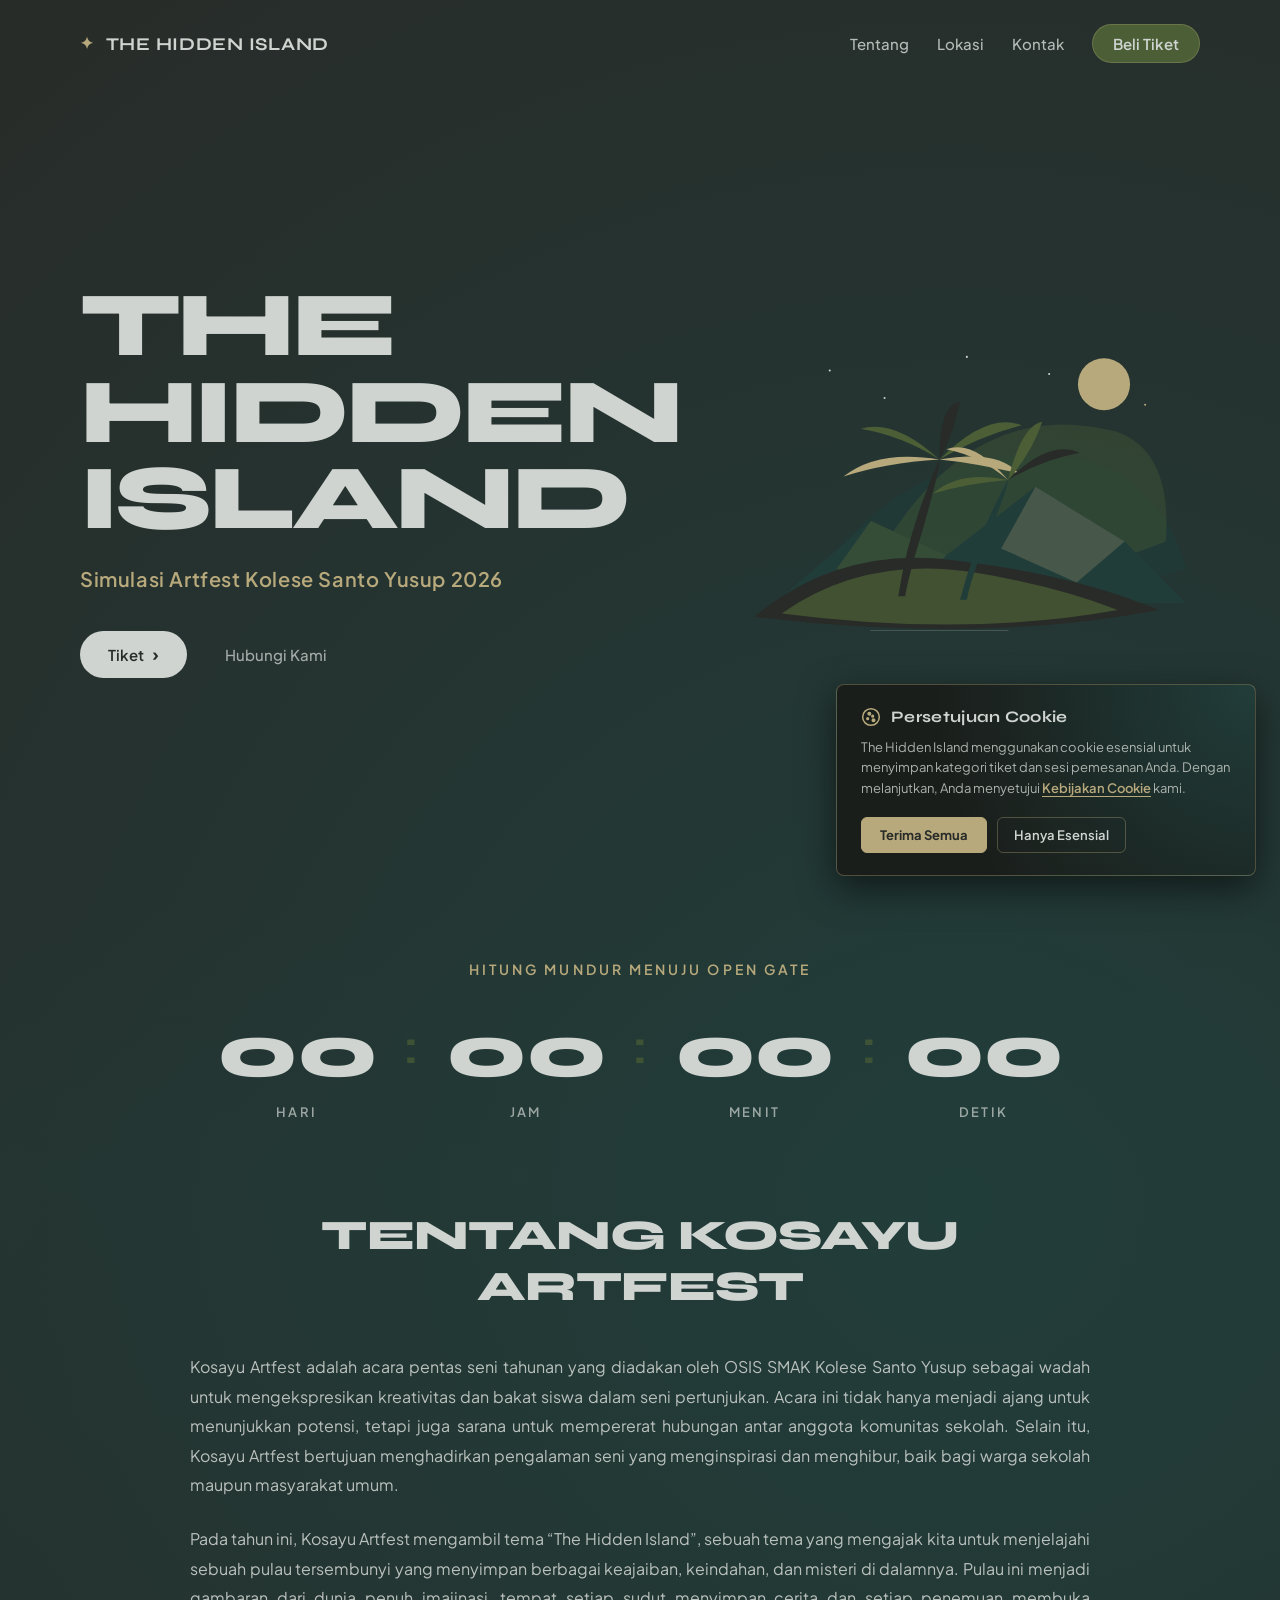
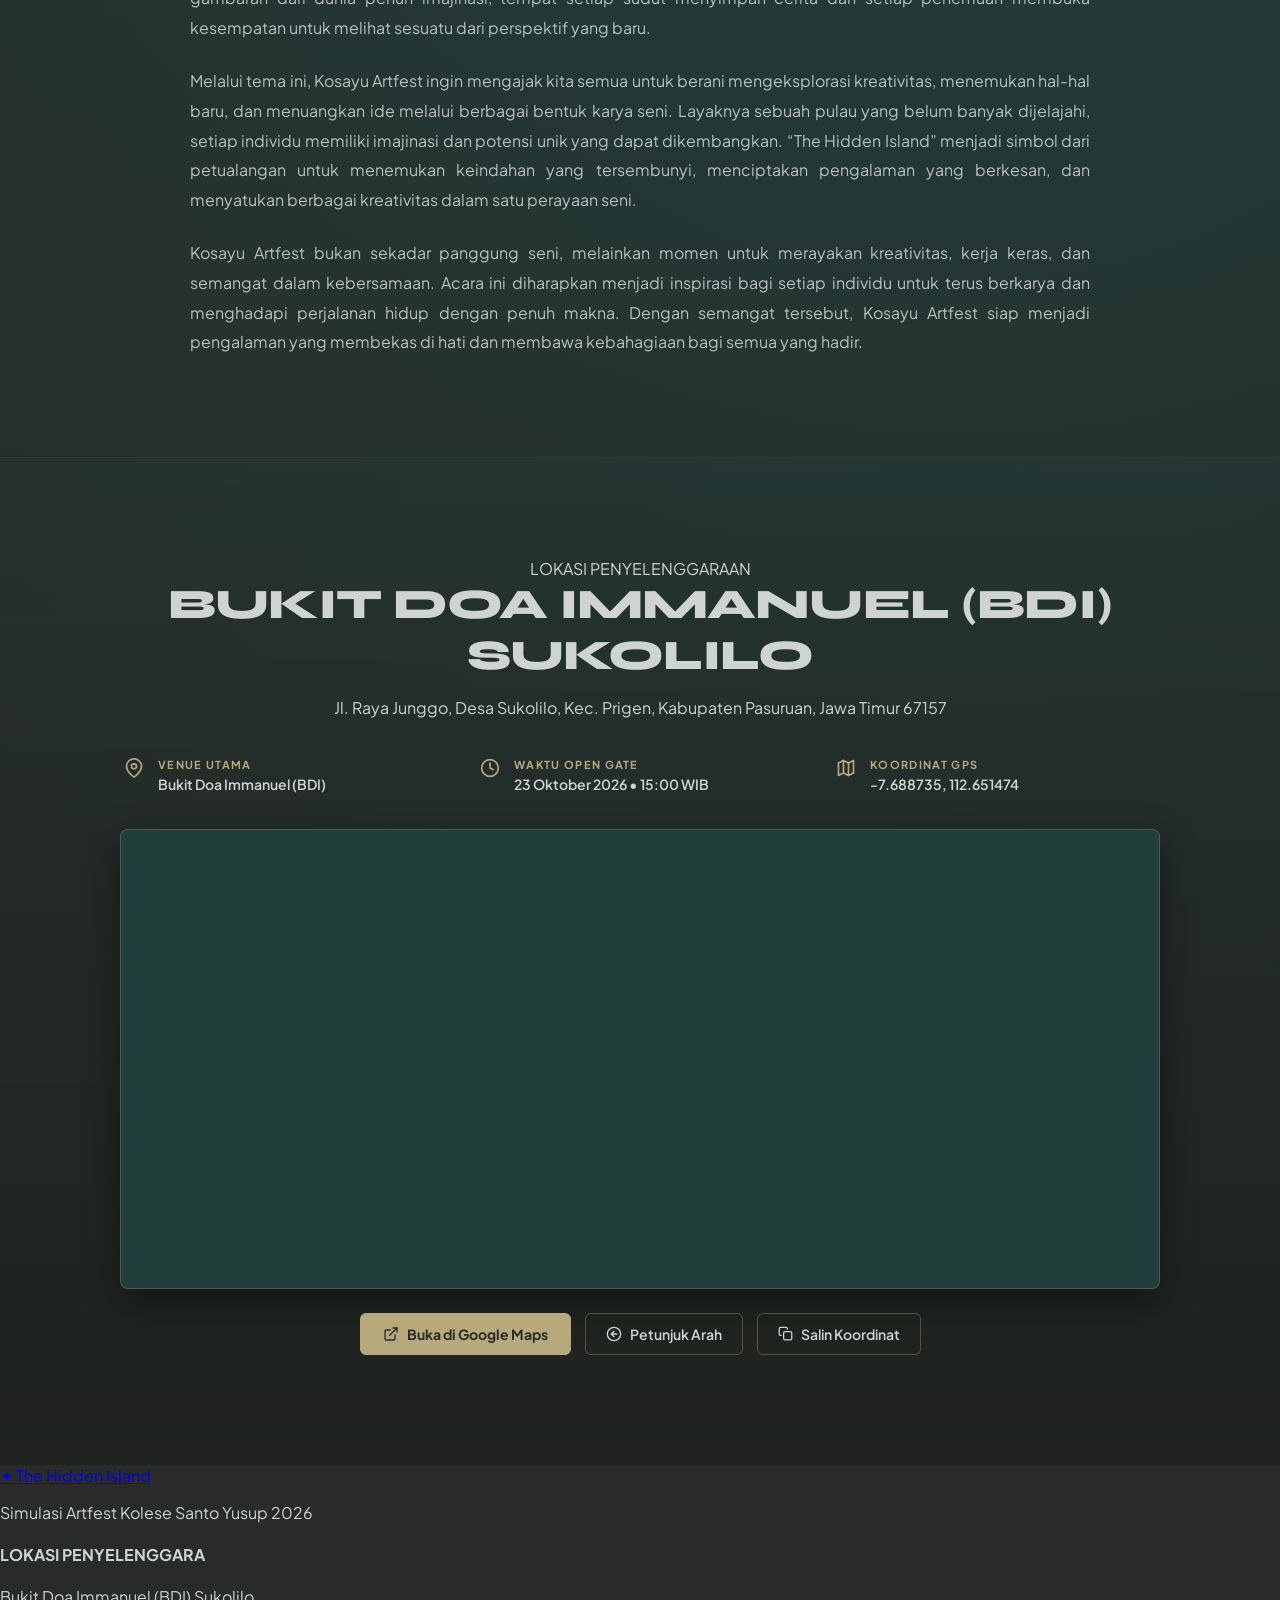
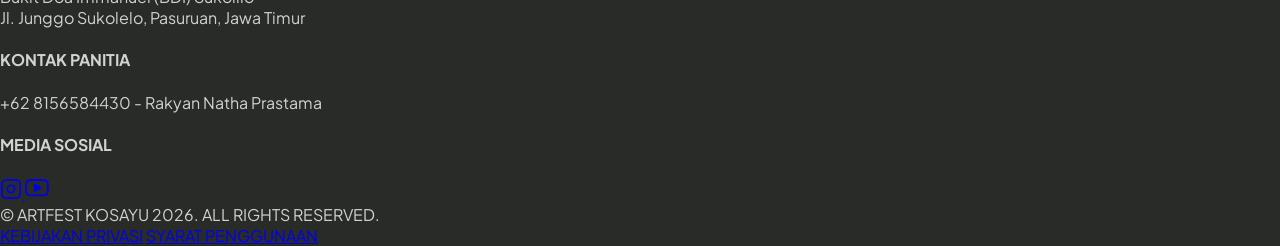
==== index.html @ 9d0a82a1 "Add favicon and fix mobile navigation layout and responsive design across all pages" ====
<!DOCTYPE html>
<html lang="id">
<head>
	<meta charset="UTF-8">
	<meta name="viewport" content="width=device-width, initial-scale=1.0">
	<title>The Hidden Island — Simulasi Artfest Kolese Santo Yusup 2026</title>
	<link rel="icon" type="image/svg+xml" href="favicon.svg">
	<link rel="alternate icon" type="image/png" href="favicon.png">
	<link rel="preconnect" href="https://fonts.googleapis.com">
	<link rel="preconnect" href="https://fonts.gstatic.com" crossorigin>
	<link href="https://fonts.googleapis.com/css2?family=Plus+Jakarta+Sans:wght@400;500;600;700&family=Syne:wght@700;800&display=swap" rel="stylesheet">
	<link rel="stylesheet" href="style.css">
</head>
<body>
	<header class="navBar" id="mainNavBar">
		<a href="index.html" class="logo">
			<span class="logoIcon">✦</span>
			<span class="logoText">The Hidden Island</span>
		</a>
		<div class="navMobileActions">
			<a href="tiket/index.html" class="navBtnTicketMobile">Beli Tiket</a>
			<button type="button" class="navHamburgerBtn" id="navHamburgerBtn" onclick="toggleMobileNav()" aria-label="Menu Navigasi" aria-expanded="false">
				<span class="hamburgerIcon">
					<span></span>
					<span></span>
					<span></span>
				</span>
			</button>
		</div>
		<nav class="navMenu" id="mainNavMenu">
			<a href="#tentang" class="navLink" onclick="closeMobileNav()">Tentang</a>
			<a href="#lokasi" class="navLink" onclick="closeMobileNav()">Lokasi</a>
			<a href="kontak/index.html" class="navLink" onclick="closeMobileNav()">Kontak</a>
			<a href="tiket/index.html" class="navLink navBtnTicketDesktop">Beli Tiket</a>
		</nav>
	</header>

	<!-- Seamless Hero Section -->
	<main class="heroSection">
		<div class="heroContent">
			<h1 class="heroTitle">
				The Hidden<br>Island
			</h1>
			<p class="heroSubtitle">
				Simulasi Artfest Kolese Santo Yusup 2026
			</p>
			<div class="heroActions">
				<a href="tiket/index.html" class="btnPrimary">
					<span>Tiket</span>
					<span class="btnArrow">›</span>
				</a>
				<a href="kontak/index.html" class="btnSecondary">Hubungi Kami</a>
			</div>
		</div>

		<div class="heroVisual">
			<img src="island.svg" alt="The Hidden Island">
		</div>
	</main>

	<!-- Open Gate Countdown Section -->
	<section class="countdownSection">
		<h2 class="countdownTitle">Hitung Mundur Menuju Open Gate</h2>
		<div class="countdownWrapper">
			<div class="countdownUnit">
				<span class="countdownNumber" id="days">00</span>
				<span class="countdownLabel">HARI</span>
			</div>
			<span class="countdownSeparator">:</span>
			<div class="countdownUnit">
				<span class="countdownNumber" id="hours">00</span>
				<span class="countdownLabel">JAM</span>
			</div>
			<span class="countdownSeparator">:</span>
			<div class="countdownUnit">
				<span class="countdownNumber" id="minutes">00</span>
				<span class="countdownLabel">MENIT</span>
			</div>
			<span class="countdownSeparator">:</span>
			<div class="countdownUnit">
				<span class="countdownNumber" id="seconds">00</span>
				<span class="countdownLabel">DETIK</span>
			</div>
		</div>
	</section>

	<!-- About / Landasan Teori Event Section -->
	<section class="aboutSection" id="tentang">
		<div class="aboutContainer">
			<div class="sectionHeader">
				<h2 class="sectionTitle">Tentang Kosayu Artfest</h2>
			</div>

			<div class="aboutBody">
				<p>
					Kosayu Artfest adalah acara pentas seni tahunan yang diadakan oleh OSIS SMAK Kolese Santo Yusup sebagai wadah untuk mengekspresikan kreativitas dan bakat siswa dalam seni pertunjukan. Acara ini tidak hanya menjadi ajang untuk menunjukkan potensi, tetapi juga sarana untuk mempererat hubungan antar anggota komunitas sekolah. Selain itu, Kosayu Artfest bertujuan menghadirkan pengalaman seni yang menginspirasi dan menghibur, baik bagi warga sekolah maupun masyarakat umum.
				</p>
				<p>
					Pada tahun ini, Kosayu Artfest mengambil tema “The Hidden Island”, sebuah tema yang mengajak kita untuk menjelajahi sebuah pulau tersembunyi yang menyimpan berbagai keajaiban, keindahan, dan misteri di dalamnya. Pulau ini menjadi gambaran dari dunia penuh imajinasi, tempat setiap sudut menyimpan cerita dan setiap penemuan membuka kesempatan untuk melihat sesuatu dari perspektif yang baru.
				</p>
				<p>
					Melalui tema ini, Kosayu Artfest ingin mengajak kita semua untuk berani mengeksplorasi kreativitas, menemukan hal-hal baru, dan menuangkan ide melalui berbagai bentuk karya seni. Layaknya sebuah pulau yang belum banyak dijelajahi, setiap individu memiliki imajinasi dan potensi unik yang dapat dikembangkan. “The Hidden Island” menjadi simbol dari petualangan untuk menemukan keindahan yang tersembunyi, menciptakan pengalaman yang berkesan, dan menyatukan berbagai kreativitas dalam satu perayaan seni.
				</p>
				<p>
					Kosayu Artfest bukan sekadar panggung seni, melainkan momen untuk merayakan kreativitas, kerja keras, dan semangat dalam kebersamaan. Acara ini diharapkan menjadi inspirasi bagi setiap individu untuk terus berkarya dan menghadapi perjalanan hidup dengan penuh makna. Dengan semangat tersebut, Kosayu Artfest siap menjadi pengalaman yang membekas di hati dan membawa kebahagiaan bagi semua yang hadir.
				</p>
			</div>
		</div>
	</section>

	<!-- Event Location & Interactive Real Map Section -->
	<section class="locationSection" id="lokasi">
		<div class="locationContainer">
			<div class="sectionHeader">
				<span class="sectionTag">LOKASI PENYELENGGARAAN</span>
				<h2 class="sectionTitle">Bukit Doa Immanuel (BDI) Sukolilo</h2>
				<p class="sectionSubtitle">Jl. Raya Junggo, Desa Sukolilo, Kec. Prigen, Kabupaten Pasuruan, Jawa Timur 67157</p>
			</div>

			<!-- Location Highlights / Metadata Grid -->
			<div class="locationMetaGrid">
				<div class="locationMetaItem">
					<div class="metaIcon">
						<svg width="20" height="20" viewBox="0 0 24 24" fill="none" stroke="currentColor" stroke-width="2" stroke-linecap="round" stroke-linejoin="round">
							<path d="M21 10c0 7-9 13-9 13s-9-6-9-13a9 9 0 0 1 18 0z"></path>
							<circle cx="12" cy="10" r="3"></circle>
						</svg>
					</div>
					<div class="metaContent">
						<span class="metaLabel">VENUE UTAMA</span>
						<span class="metaValue">Bukit Doa Immanuel (BDI)</span>
					</div>
				</div>

				<div class="locationMetaItem">
					<div class="metaIcon">
						<svg width="20" height="20" viewBox="0 0 24 24" fill="none" stroke="currentColor" stroke-width="2" stroke-linecap="round" stroke-linejoin="round">
							<circle cx="12" cy="12" r="10"></circle>
							<polyline points="12 6 12 12 16 14"></polyline>
						</svg>
					</div>
					<div class="metaContent">
						<span class="metaLabel">WAKTU OPEN GATE</span>
						<span class="metaValue">23 Oktober 2026 • 15:00 WIB</span>
					</div>
				</div>

				<div class="locationMetaItem">
					<div class="metaIcon">
						<svg width="20" height="20" viewBox="0 0 24 24" fill="none" stroke="currentColor" stroke-width="2" stroke-linecap="round" stroke-linejoin="round">
							<polygon points="3 6 9 3 15 6 21 3 21 18 15 21 9 18 3 21"></polygon>
							<line x1="9" y1="3" x2="9" y2="18"></line>
							<line x1="15" y1="6" x2="15" y2="21"></line>
						</svg>
					</div>
					<div class="metaContent">
						<span class="metaLabel">KOORDINAT GPS</span>
						<span class="metaValue">-7.688735, 112.651474</span>
					</div>
				</div>
			</div>

			<!-- Real Interactive Map Frame -->
			<div class="mapFrameWrapper">
				<iframe 
					class="interactiveMapFrame"
					src="https://maps.google.com/maps?q=-7.6887346,112.6514743+(Bukit+Doa+Immanuel+BDI+Sukolilo)&amp;t=&amp;z=16&amp;ie=UTF8&amp;iwloc=B&amp;output=embed" 
					allowfullscreen="" 
					loading="lazy" 
					referrerpolicy="no-referrer-when-downgrade"
					title="Peta Interaktif Lokasi Acara - Bukit Doa Immanuel Sukolilo">
				</iframe>
			</div>

			<!-- Direct Navigation & Action Links -->
			<div class="mapActions">
				<a href="https://www.google.com/maps/place/Bukit+Doa+Immanuel/@-7.6887346,112.6514743,17z" target="_blank" rel="noopener noreferrer" class="btnMapPrimary">
					<svg width="16" height="16" viewBox="0 0 24 24" fill="none" stroke="currentColor" stroke-width="2" stroke-linecap="round" stroke-linejoin="round">
						<path d="M18 13v6a2 2 0 0 1-2 2H5a2 2 0 0 1-2-2V8a2 2 0 0 1 2-2h6"></path>
						<polyline points="15 3 21 3 21 9"></polyline>
						<line x1="10" y1="14" x2="21" y2="3"></line>
					</svg>
					<span>Buka di Google Maps</span>
				</a>
				<a href="https://www.google.com/maps/dir/?api=1&destination=-7.6887346,112.6514743" target="_blank" rel="noopener noreferrer" class="btnMapSecondary">
					<svg width="16" height="16" viewBox="0 0 24 24" fill="none" stroke="currentColor" stroke-width="2" stroke-linecap="round" stroke-linejoin="round">
						<circle cx="12" cy="12" r="10"></circle>
						<polyline points="12 8 8 12 12 16"></polyline>
						<line x1="16" y1="12" x2="8" y2="12"></line>
					</svg>
					<span>Petunjuk Arah</span>
				</a>
				<button type="button" class="btnMapSecondary" onclick="copyCoordinates('-7.688735, 112.651474')">
					<svg width="15" height="15" viewBox="0 0 24 24" fill="none" stroke="currentColor" stroke-width="2" stroke-linecap="round" stroke-linejoin="round">
						<rect x="9" y="9" width="13" height="13" rx="2" ry="2"></rect>
						<path d="M5 15H4a2 2 0 0 1-2-2V4a2 2 0 0 1 2-2h9a2 2 0 0 1 2 2v1"></path>
					</svg>
					<span>Salin Koordinat</span>
				</button>
			</div>
		</div>
	</section>

	<!-- Toast Notification for Copy -->
	<div class="copyToast" id="homeToast">Koordinat GPS berhasil disalin ke papan klip!</div>

	<!-- Main Festival Footer (Reference: Kosayu Invictus 2026) -->
	<footer class="siteFooter" id="kontak">
		<!-- Top Center Event Brand / Logo -->
		<div class="footerTopBrand">
			<a href="index.html" class="footerLogo">
				<span class="footerLogoIcon">✦</span>
				<span class="footerLogoText">The Hidden Island</span>
			</a>
			<p class="footerSubBrand">Simulasi Artfest Kolese Santo Yusup 2026</p>
		</div>

		<!-- 3-Column Info Row -->
		<div class="footerColumns">
			<!-- Col 1: Lokasi Penyelenggara -->
			<div class="footerCol">
				<h4 class="footerColTitle">LOKASI PENYELENGGARA</h4>
				<p class="footerColText">
					Bukit Doa Immanuel (BDI) Sukolilo<br>
					Jl. Junggo Sukolelo, Pasuruan, Jawa Timur
				</p>
			</div>

			<!-- Col 2: Kontak Panitia -->
			<div class="footerCol">
				<h4 class="footerColTitle">KONTAK PANITIA</h4>
				<p class="footerColText">+62 8156584430 - Rakyan Natha Prastama</p>
			</div>

			<!-- Col 3: Media Sosial -->
			<div class="footerCol">
				<h4 class="footerColTitle">MEDIA SOSIAL</h4>
				<div class="footerSocialIcons">
					<!-- Instagram SVG Icon -->
					<a href="https://instagram.com" target="_blank" rel="noopener noreferrer" class="socialIconLink" aria-label="Instagram">
						<svg width="22" height="22" viewBox="0 0 24 24" fill="none" stroke="currentColor" stroke-width="1.8" stroke-linecap="round" stroke-linejoin="round">
							<rect x="2" y="2" width="20" height="20" rx="5" ry="5"></rect>
							<path d="M16 11.37A4 4 0 1 1 12.63 8 4 4 0 0 1 16 11.37z"></path>
							<line x1="17.5" y1="6.5" x2="17.51" y2="6.5"></line>
						</svg>
					</a>
					<!-- YouTube SVG Icon -->
					<a href="https://youtube.com" target="_blank" rel="noopener noreferrer" class="socialIconLink" aria-label="YouTube">
						<svg width="24" height="24" viewBox="0 0 24 24" fill="none" stroke="currentColor" stroke-width="1.8" stroke-linecap="round" stroke-linejoin="round">
							<path d="M22.54 6.42a2.78 2.78 0 0 0-1.94-2C18.88 4 12 4 12 4s-6.88 0-8.6.46a2.78 2.78 0 0 0-1.94 2A29 29 0 0 0 1 11.75a29 29 0 0 0 .46 5.33A2.78 2.78 0 0 0 3.4 19c1.72.46 8.6.46 8.6.46s6.88 0 8.6-.46a2.78 2.78 0 0 0 1.94-2 29 29 0 0 0 .46-5.25 29 29 0 0 0-.46-5.33z"></path>
							<polygon points="9.75 15.02 15.5 11.75 9.75 8.48 9.75 15.02" fill="currentColor"></polygon>
						</svg>
					</a>
				</div>
			</div>
		</div>

		<!-- Bottom Copyright Bar -->
		<div class="footerBottomBar">
			<div class="footerCopyright">
				© ARTFEST KOSAYU 2026. ALL RIGHTS RESERVED.
			</div>
			<div class="footerLegalLinks">
				<a href="legal/index.html#privasi" class="legalLink">KEBIJAKAN PRIVASI</a>
				<a href="legal/index.html#syarat" class="legalLink">SYARAT PENGGUNAAN</a>
			</div>
		</div>
	</footer>

	<script src="script.js"></script>
	<script src="shared/cookie-consent.js"></script>
</body>
</html>
---- style.css ----
* {
	box-sizing: border-box;
}

html, body {
	margin: 0;
	padding: 0;
	max-width: 100%;
	overflow-x: hidden;
	width: 100%;
}

body {
	font-family: 'Plus Jakarta Sans', sans-serif;
	background-color: #282B28;
	background: radial-gradient(circle at 75% 35%, #213D3A 0%, #282B28 65%);
	color: #CFD4D0;
	min-height: 100vh;
}

.navBar {
	position: fixed;
	top: 0;
	left: 0;
	width: 100%;
	z-index: 1000;
	display: flex;
	align-items: center;
	justify-content: space-between;
	padding: 24px 80px;
	background-color: transparent;
	border-bottom: 1px solid transparent;
	box-shadow: none;
	backdrop-filter: none;
	-webkit-backdrop-filter: none;
	transition: background-color 0.3s ease, border-color 0.3s ease, box-shadow 0.3s ease, padding 0.3s ease;
}

.navBar.scrolled {
	background-color: rgba(33, 61, 58, 0.92);
	backdrop-filter: blur(12px);
	-webkit-backdrop-filter: blur(12px);
	border-bottom: 1px solid rgba(183, 169, 124, 0.2);
	box-shadow: 0 6px 24px rgba(0, 0, 0, 0.4);
	padding: 18px 80px;
}

.logo {
	display: flex;
	align-items: center;
	gap: 12px;
	font-family: 'Syne', sans-serif;
	font-size: 18px;
	font-weight: 700;
	color: #CFD4D0;
	letter-spacing: 0.04em;
	text-transform: uppercase;
	text-decoration: none;
	flex-shrink: 0;
	white-space: nowrap;
}

.logoIcon {
	color: #B7A97C;
	font-size: 16px;
}

.navMobileActions {
	display: none;
}

.navHamburgerBtn {
	display: none;
	background: none;
	border: 1px solid rgba(183, 169, 124, 0.25);
	border-radius: 8px;
	padding: 8px 9px;
	cursor: pointer;
	color: #CFD4D0;
	transition: all 0.2s ease;
	align-items: center;
	justify-content: center;
}

.navHamburgerBtn:hover,
.navHamburgerBtn.active {
	background-color: rgba(183, 169, 124, 0.15);
	border-color: #B7A97C;
	color: #B7A97C;
}

.hamburgerIcon {
	display: flex;
	flex-direction: column;
	justify-content: space-between;
	width: 18px;
	height: 13px;
	position: relative;
}

.hamburgerIcon span {
	display: block;
	height: 2px;
	width: 100%;
	background-color: currentColor;
	border-radius: 2px;
	transition: all 0.25s ease;
}

.navHamburgerBtn.active .hamburgerIcon span:nth-child(1) {
	transform: translateY(5.5px) rotate(45deg);
}

.navHamburgerBtn.active .hamburgerIcon span:nth-child(2) {
	opacity: 0;
}

.navHamburgerBtn.active .hamburgerIcon span:nth-child(3) {
	transform: translateY(-5.5px) rotate(-45deg);
}

.navMenu {
	display: flex;
	align-items: center;
	gap: 28px;
}

.navLink {
	color: #CFD4D0;
	text-decoration: none;
	font-size: 15px;
	font-weight: 500;
	opacity: 0.85;
	transition: opacity 0.2s, color 0.2s;
}

.navLink:hover {
	opacity: 1;
	color: #B7A97C;
}

/* Beli Tiket Button in Navbar */
.navBtnTicket,
.navBtnTicketDesktop {
	background-color: #4B5E35;
	color: #CFD4D0;
	padding: 9px 20px;
	border-radius: 9999px;
	border: 1px solid rgba(183, 169, 124, 0.3);
	font-weight: 600;
	opacity: 1;
	transition: background-color 0.2s, color 0.2s;
}

.navBtnTicket:hover,
.navBtnTicket.active,
.navBtnTicketDesktop:hover {
	background-color: #B7A97C;
	color: #282B28;
	border-color: #B7A97C;
}

.heroSection {
	display: flex;
	align-items: center;
	justify-content: space-between;
	min-height: 100vh;
	padding: 100px 80px 40px 80px;
	gap: 40px;
}

/* Left-aligned Hero Content */
.heroContent {
	flex: 1.1;
	max-width: 650px;
	z-index: 2;
}

/* Big Hero Title */
.heroTitle {
	font-family: 'Syne', sans-serif;
	font-size: 92px;
	font-weight: 800;
	line-height: 0.94;
	letter-spacing: -0.04em;
	color: #CFD4D0;
	margin: 0 0 24px 0;
	text-transform: uppercase;
}

/* Subtitle */
.heroSubtitle {
	font-size: 20px;
	font-weight: 600;
	letter-spacing: 0.03em;
	color: #B7A97C;
	margin: 0 0 40px 0;
}

/* Buttons */
.heroActions {
	display: flex;
	align-items: center;
	gap: 20px;
}

.btnPrimary {
	background-color: #CFD4D0;
	color: #282B28;
	padding: 14px 28px;
	border-radius: 9999px;
	text-decoration: none;
	font-size: 15px;
	font-weight: 600;
	display: inline-flex;
	align-items: center;
	gap: 8px;
	transition: background-color 0.2s, transform 0.2s;
}

.btnPrimary:hover {
	background-color: #B7A97C;
	transform: translateY(-2px);
}

.btnArrow {
	font-size: 18px;
	font-weight: 700;
	line-height: 1;
}

.btnSecondary {
	color: #CFD4D0;
	text-decoration: none;
	font-size: 15px;
	font-weight: 500;
	opacity: 0.75;
	padding: 12px 18px;
	transition: opacity 0.2s, color 0.2s;
}

.btnSecondary:hover {
	opacity: 1;
	color: #B7A97C;
}

/* Right-side Visual */
.heroVisual {
	flex: 1.2;
	display: flex;
	justify-content: center;
	align-items: center;
	position: relative;
}

.heroVisual img {
	max-width: 100%;
	width: 620px;
	height: auto;
	object-fit: contain;
	display: block;
}

/* Open Gate Countdown Section (Fully seamless into About) */
.countdownSection {
	padding: 60px 40px 50px 40px;
	text-align: center;
	background: linear-gradient(180deg, transparent 0%, rgba(33, 61, 58, 0.25) 100%);
}

.countdownTitle {
	font-size: 14px;
	font-weight: 600;
	letter-spacing: 0.22em;
	color: #B7A97C;
	text-transform: uppercase;
	margin: 0 0 36px 0;
}

.countdownWrapper {
	display: inline-flex;
	align-items: flex-start;
	justify-content: center;
	gap: 28px;
}

.countdownUnit {
	display: flex;
	flex-direction: column;
	align-items: center;
	min-width: 90px;
}

.countdownNumber {
	font-family: 'Syne', sans-serif;
	font-size: 76px;
	font-weight: 800;
	line-height: 1;
	color: #CFD4D0;
	letter-spacing: -0.02em;
}

.countdownSeparator {
	font-family: 'Syne', sans-serif;
	font-size: 48px;
	font-weight: 700;
	color: #4B5E35;
	opacity: 0.7;
	line-height: 1;
	margin-top: 10px;
}

.countdownLabel {
	font-size: 13px;
	font-weight: 600;
	letter-spacing: 0.18em;
	color: rgba(207, 212, 208, 0.7);
	margin-top: 14px;
	text-transform: uppercase;
}

/* ============================================================
   ABOUT / TENTANG KOSAYU ARTFEST (Fully Seamless, Zero Line)
   ============================================================ */
.aboutSection {
	padding: 40px 40px 100px 40px;
	border-top: none;
	background: linear-gradient(180deg, rgba(33, 61, 58, 0.25) 0%, rgba(33, 61, 58, 0.1) 60%, transparent 100%);
}

.aboutContainer {
	max-width: 900px;
	margin: 0 auto;
}

.sectionHeader {
	text-align: center;
	margin-bottom: 40px;
}

.sectionTitle {
	font-family: 'Syne', sans-serif;
	font-size: 42px;
	font-weight: 800;
	color: #CFD4D0;
	margin: 0;
	letter-spacing: -0.02em;
	text-transform: uppercase;
}

.aboutBody {
	font-size: 16px;
	line-height: 1.85;
	color: rgba(207, 212, 208, 0.88);
}

.aboutBody p {
	margin: 0 0 24px 0;
	text-align: justify;
	text-justify: inter-word;
}

.aboutBody p:last-child {
	margin-bottom: 0;
}

/* ============================================================
   LOCATION & INTERACTIVE REAL MAP SECTION (No Boxes for Points)
   ============================================================ */
.locationSection {
	padding: 100px 40px 110px 40px;
	border-top: 1px solid rgba(183, 169, 124, 0.15);
	background: linear-gradient(180deg, rgba(33, 61, 58, 0.25) 0%, rgba(26, 29, 26, 0.65) 100%);
}

.locationContainer {
	max-width: 1040px;
	margin: 0 auto;
}

.locationMetaGrid {
	display: grid;
	grid-template-columns: repeat(3, 1fr);
	gap: 36px;
	margin-bottom: 36px;
	padding: 0 4px;
}

.locationMetaItem {
	background: none;
	border: none;
	border-radius: 0;
	padding: 0;
	box-shadow: none;
	display: flex;
	align-items: flex-start;
	gap: 14px;
}

.locationMetaItem:hover {
	border-color: transparent;
	background-color: transparent;
}

.metaIcon {
	color: #B7A97C;
	display: flex;
	align-items: center;
	justify-content: center;
	flex-shrink: 0;
}

.metaContent {
	display: flex;
	flex-direction: column;
	gap: 4px;
}

.metaLabel {
	font-size: 11px;
	font-weight: 700;
	letter-spacing: 0.12em;
	color: #B7A97C;
	text-transform: uppercase;
}

.metaValue {
	font-size: 14px;
	font-weight: 600;
	color: #CFD4D0;
}

.mapFrameWrapper {
	border: 1px solid rgba(183, 169, 124, 0.3);
	border-radius: 8px;
	overflow: hidden;
	box-shadow: 0 12px 36px rgba(0, 0, 0, 0.45);
	height: 460px;
	width: 100%;
	margin-bottom: 24px;
	background-color: #213D3A;
}

.interactiveMapFrame {
	width: 100%;
	height: 100%;
	border: 0;
	display: block;
}

.mapActions {
	display: flex;
	align-items: center;
	justify-content: center;
	gap: 14px;
	flex-wrap: wrap;
}

.btnMapPrimary {
	background-color: #B7A97C;
	color: #282B28;
	font-family: 'Plus Jakarta Sans', sans-serif;
	font-size: 14px;
	font-weight: 700;
	padding: 11px 22px;
	border-radius: 6px;
	border: 1px solid #B7A97C;
	text-decoration: none;
	display: inline-flex;
	align-items: center;
	gap: 8px;
	cursor: pointer;
	transition: background-color 0.2s, transform 0.15s;
}

.btnMapPrimary:hover {
	background-color: #CFD4D0;
	border-color: #CFD4D0;
	transform: translateY(-2px);
}

.btnMapSecondary {
	background-color: transparent;
	color: #CFD4D0;
	font-family: 'Plus Jakarta Sans', sans-serif;
	font-size: 14px;
	font-weight: 600;
	padding: 11px 20px;
	border-radius: 6px;
	border: 1px solid rgba(183, 169, 124, 0.35);
	text-decoration: none;
	display: inline-flex;
	align-items: center;
	gap: 8px;
	cursor: pointer;
	transition: all 0.2s;
}

.btnMapSecondary:hover {
	background-color: rgba(75, 94, 53, 0.3);
	border-color: #B7A97C;
	color: #B7A97C;
	transform: translateY(-2px);
}

/* Copy Toast */
.copyToast {
	position: fixed;
	bottom: 30px;
	left: 50%;
	transform: translateX(-50%) translateY(30px);
	background-color: #213D3A;
	color: #CFD4D0;
	border: 1px solid #B7A97C;
	padding: 10px 20px;
	border-radius: 6px;
	font-size: 13px;
	font-weight: 600;
	box-shadow: 0 8px 24px rgba(0, 0, 0, 0.4);
	opacity: 0;
	pointer-events: none;
	transition: opacity 0.25s ease, transform 0.25s ease;
	z-index: 100000;
}

.copyToast.show {
	opacity: 1;
	transform: translateX(-50%) translateY(0);
}

/* Responsive adjustments */
@media (max-width: 960px) {
	.navBar {
		padding: 18px 32px;
	}

	.navBar.scrolled {
		padding: 14px 32px;
	}

	.heroSection {
		padding: 100px 32px 50px 32px;
		gap: 36px;
	}

	.heroTitle {
		font-size: 64px;
	}

	.heroSubtitle {
		font-size: 18px;
	}

	.heroVisual img {
		max-width: 100%;
	}

	.countdownSection {
		padding: 50px 20px 60px 20px;
	}

	.aboutSection {
		padding: 60px 32px;
	}

	.locationSection {
		padding: 60px 32px;
	}

	.siteFooter {
		padding: 50px 32px 28px 32px;
	}
}

@media (max-width: 768px) {
	.navBar {
		padding: 14px 18px;
	}

	.navBar.scrolled {
		padding: 12px 18px;
	}

	.logo {
		font-size: 14px;
		gap: 8px;
		white-space: nowrap;
		flex-shrink: 0;
	}

	.logoIcon {
		font-size: 13px;
	}

	.navMobileActions {
		display: flex;
		align-items: center;
		gap: 8px;
	}

	.navBtnTicketMobile {
		display: inline-flex;
		align-items: center;
		justify-content: center;
		background-color: #B7A97C;
		color: #282B28;
		font-size: 12px;
		font-weight: 700;
		padding: 7px 15px;
		border-radius: 9999px;
		text-decoration: none;
		border: 1px solid #B7A97C;
		line-height: 1;
		transition: background-color 0.2s, color 0.2s;
	}

	.navBtnTicketMobile:hover {
		background-color: #CFD4D0;
		color: #282B28;
	}

	.navHamburgerBtn {
		display: inline-flex;
	}

	.navMenu {
		display: none;
		position: absolute;
		top: 100%;
		left: 0;
		width: 100%;
		background-color: rgba(26, 30, 27, 0.98);
		backdrop-filter: blur(16px);
		-webkit-backdrop-filter: blur(16px);
		border-bottom: 1px solid rgba(183, 169, 124, 0.25);
		box-shadow: 0 16px 36px rgba(0, 0, 0, 0.55);
		padding: 16px 20px 22px 20px;
		flex-direction: column;
		align-items: stretch;
		gap: 6px;
		z-index: 999;
	}

	.navMenu.open {
		display: flex;
		animation: navSlideDown 0.22s ease-out;
	}

	.navLink {
		padding: 12px 14px;
		font-size: 15px;
		font-weight: 600;
		border-radius: 8px;
		border-bottom: 1px solid rgba(183, 169, 124, 0.08);
	}

	.navLink:hover {
		background-color: rgba(183, 169, 124, 0.12);
	}

	.navBtnTicketDesktop {
		display: none;
	}

	.heroSection {
		flex-direction: column;
		text-align: left;
		min-height: auto;
		padding: 85px 20px 36px 20px;
		gap: 28px;
	}

	.heroContent {
		max-width: 100%;
	}

	.heroTitle {
		font-size: clamp(38px, 10.5vw, 56px);
		line-height: 0.95;
		margin: 0 0 14px 0;
		word-break: break-word;
	}

	.heroSubtitle {
		font-size: clamp(14px, 4vw, 17px);
		margin: 0 0 22px 0;
		line-height: 1.45;
	}

	.heroActions {
		gap: 12px;
		flex-wrap: wrap;
	}

	.btnPrimary,
	.btnSecondary {
		padding: 12px 22px;
		font-size: 14px;
	}

	.heroVisual {
		width: 100%;
		display: flex;
		justify-content: center;
		margin-top: 6px;
	}

	.heroVisual img {
		max-width: min(280px, 75vw);
		height: auto;
	}

	.countdownSection {
		padding: 40px 16px 50px 16px;
	}

	.countdownTitle {
		font-size: clamp(14px, 4.2vw, 18px);
		margin-bottom: 24px;
		text-align: center;
		letter-spacing: 0.12em;
	}

	.countdownWrapper {
		gap: clamp(4px, 1.8vw, 12px);
		justify-content: center;
		width: 100%;
	}

	.countdownUnit {
		min-width: 0;
		flex: 1;
		max-width: 72px;
		padding: 4px 2px;
	}

	.countdownNumber {
		font-size: clamp(26px, 8vw, 44px);
		line-height: 1;
	}

	.countdownSeparator {
		font-size: clamp(18px, 5vw, 30px);
		margin-top: 2px;
	}

	.countdownLabel {
		font-size: clamp(9px, 2.4vw, 11px);
		letter-spacing: 0.08em;
	}

	.aboutSection {
		padding: 50px 20px;
	}

	.sectionTitle {
		font-size: clamp(24px, 7vw, 36px);
		line-height: 1.15;
	}

	.aboutBody {
		font-size: 14px;
		line-height: 1.7;
	}

	.locationSection {
		padding: 50px 18px;
	}

	.locationMetaGrid {
		grid-template-columns: 1fr;
		gap: 12px;
	}

	.mapFrameWrapper {
		height: 280px;
		border-radius: 12px;
	}

	.mapActions {
		flex-direction: column;
		width: 100%;
		gap: 10px;
	}

	.btnMapPrimary,
	.btnMapSecondary {
		width: 100%;
		justify-content: center;
		padding: 12px 18px;
		font-size: 13px;
	}

	.siteFooter {
		padding: 40px 20px 24px 20px;
	}

	.footerColumns {
		grid-template-columns: 1fr;
		gap: 28px;
	}

	.footerBottomBar {
		flex-direction: column;
		gap: 14px;
		text-align: center;
	}

	.footerLegalLinks {
		justify-content: center;
		flex-wrap: wrap;
		gap: 14px;
	}
}

@keyframes navSlideDown {
	from {
		opacity: 0;
		transform: translateY(-8px);
	}
	to {
		opacity: 1;
		transform: translateY(0);
	}
}
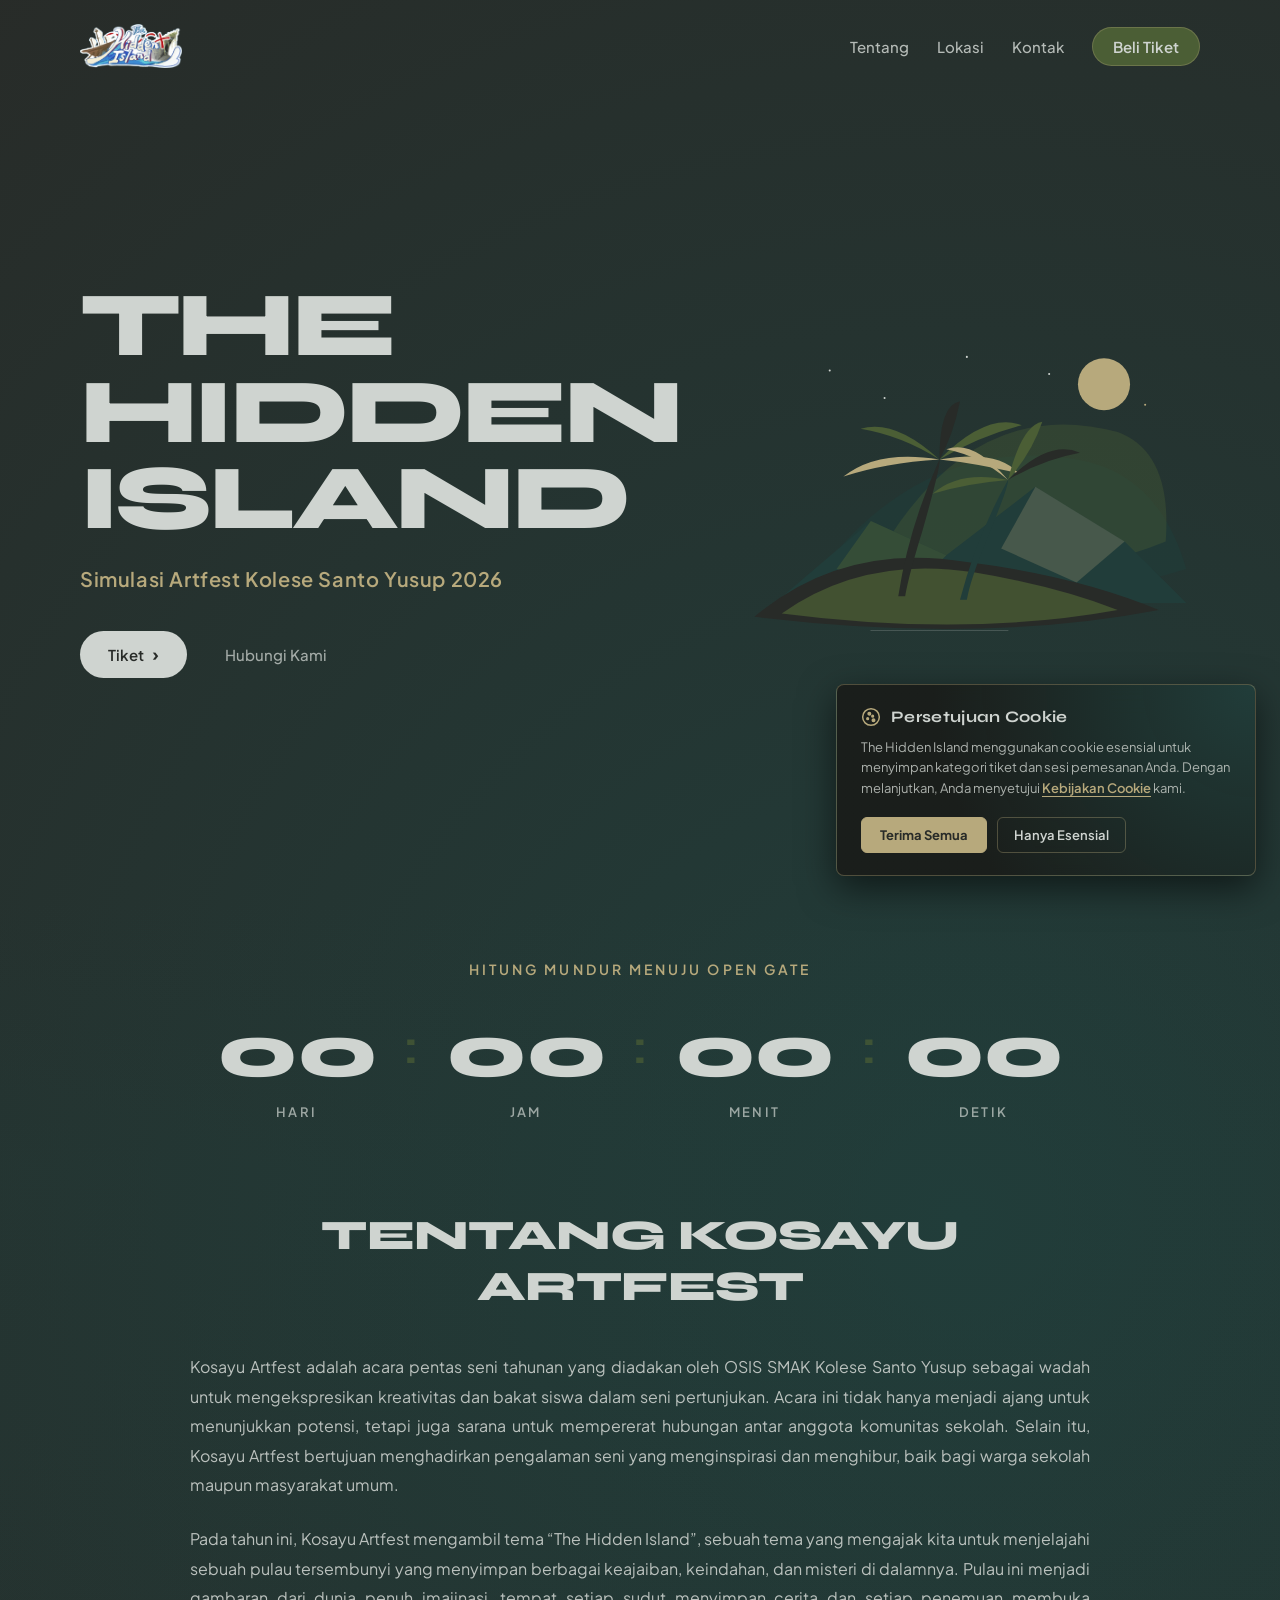
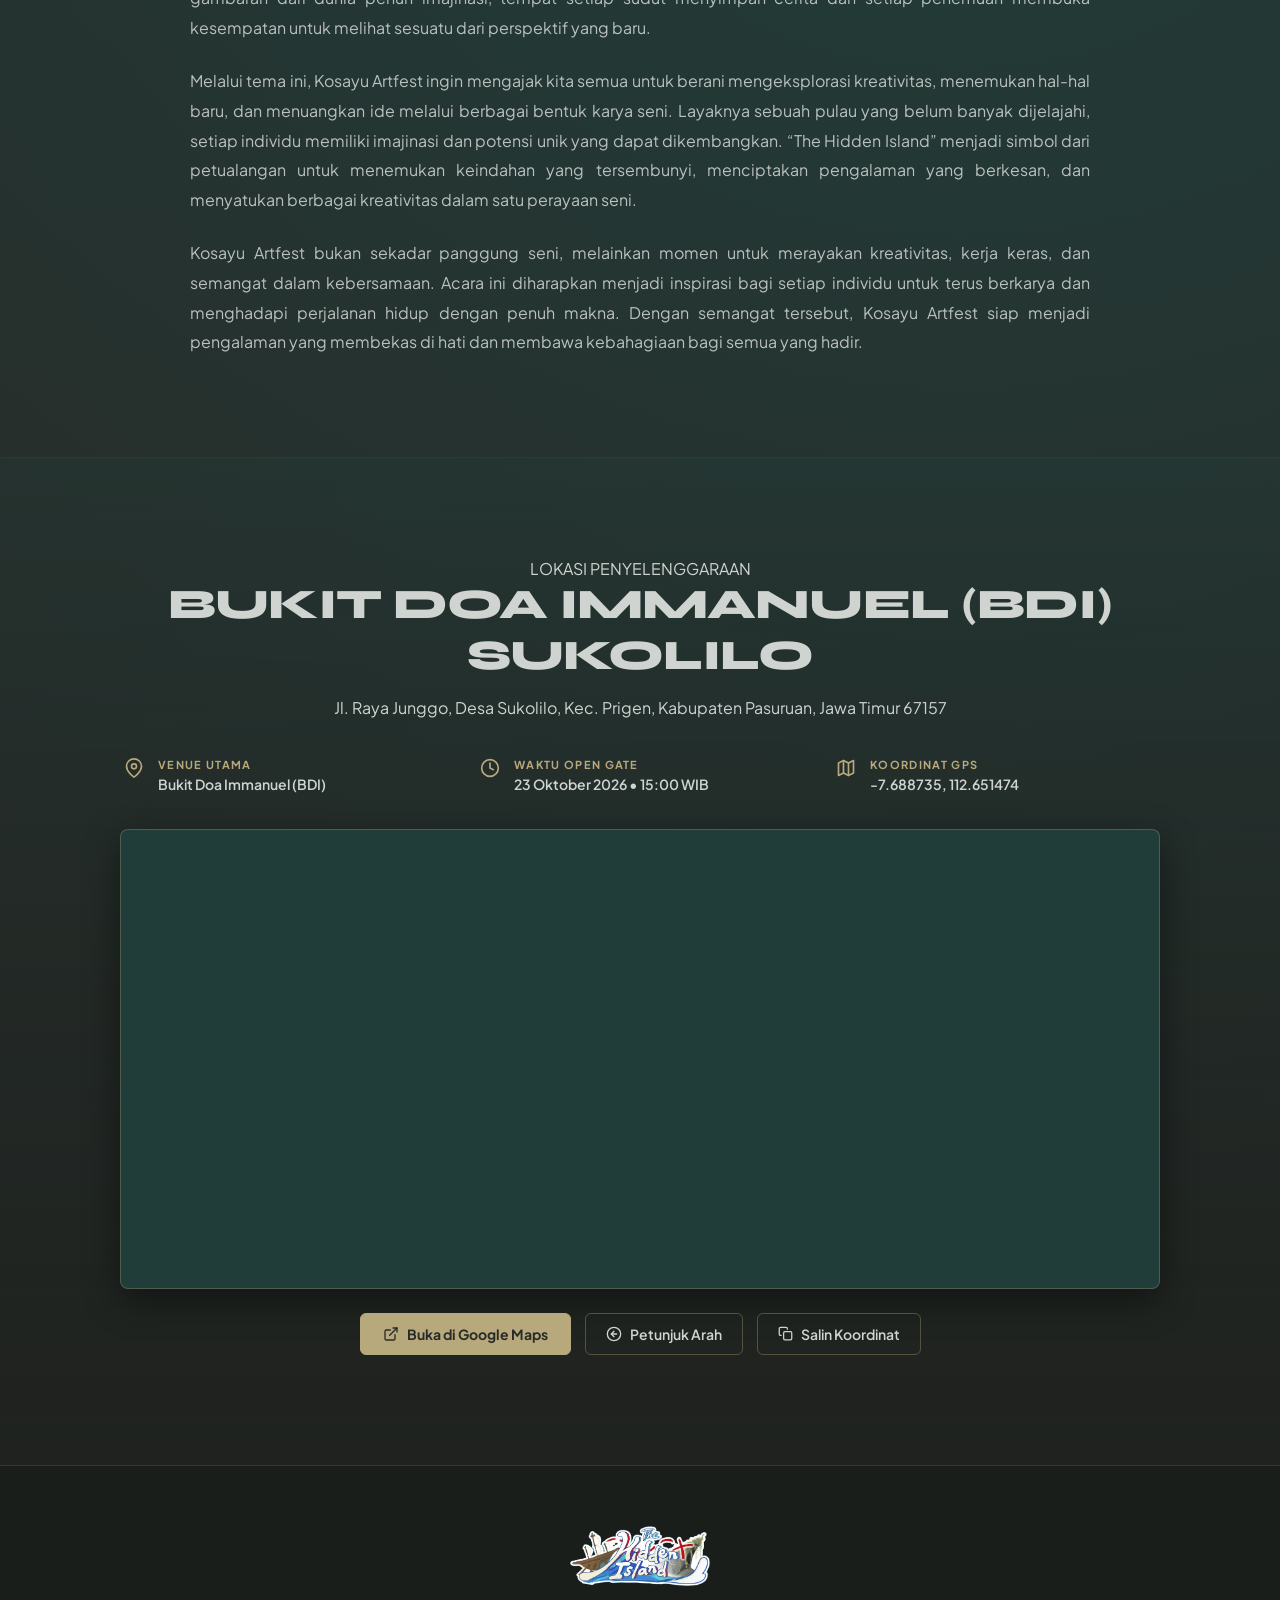
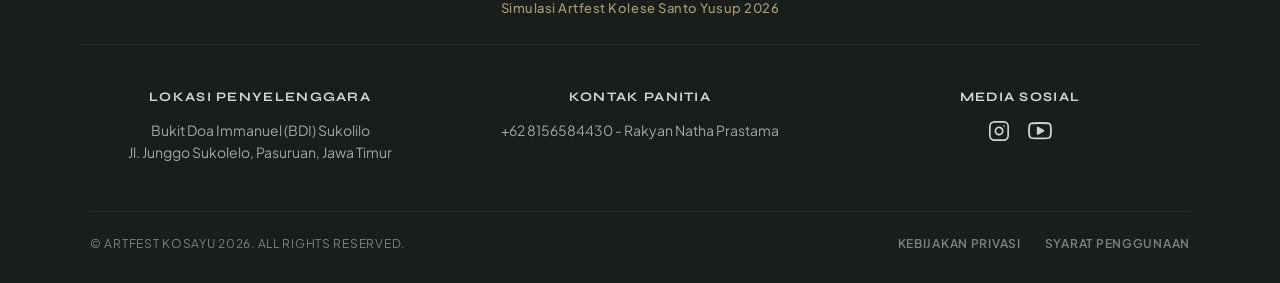
==== commit b5b7ef04: "Update website logo to illustrated The Hidden Island artwork, use ship favicon across all pages, and" ====
--- a/index.html
+++ b/index.html
@@ -13,9 +13,8 @@
 </head>
 <body>
 	<header class="navBar" id="mainNavBar">
-		<a href="index.html" class="logo">
-			<span class="logoIcon">✦</span>
-			<span class="logoText">The Hidden Island</span>
+		<a href="index.html" class="logo" aria-label="The Hidden Island">
+			<img src="logo.png" alt="The Hidden Island" class="logoImg">
 		</a>
 		<div class="navMobileActions">
 			<a href="tiket/index.html" class="navBtnTicketMobile">Beli Tiket</a>
@@ -208,9 +207,8 @@
 	<footer class="siteFooter" id="kontak">
 		<!-- Top Center Event Brand / Logo -->
 		<div class="footerTopBrand">
-			<a href="index.html" class="footerLogo">
-				<span class="footerLogoIcon">✦</span>
-				<span class="footerLogoText">The Hidden Island</span>
+			<a href="index.html" class="footerLogo" aria-label="The Hidden Island">
+				<img src="logo.png" alt="The Hidden Island" class="footerLogoImg">
 			</a>
 			<p class="footerSubBrand">Simulasi Artfest Kolese Santo Yusup 2026</p>
 		</div>
--- a/style.css
+++ b/style.css
@@ -46,18 +46,30 @@
 }
 
 .logo {
-	display: flex;
+	display: inline-flex;
 	align-items: center;
 	gap: 12px;
-	font-family: 'Syne', sans-serif;
-	font-size: 18px;
-	font-weight: 700;
-	color: #CFD4D0;
-	letter-spacing: 0.04em;
-	text-transform: uppercase;
 	text-decoration: none;
 	flex-shrink: 0;
 	white-space: nowrap;
+	transition: opacity 0.2s ease;
+}
+
+.logo:hover {
+	opacity: 0.9;
+}
+
+.logoImg {
+	height: 44px;
+	width: auto;
+	max-height: 44px;
+	object-fit: contain;
+	display: block;
+	transition: transform 0.2s ease;
+}
+
+.logo:hover .logoImg {
+	transform: scale(1.03);
 }
 
 .logoIcon {
@@ -528,6 +540,161 @@
 	transform: translateX(-50%) translateY(0);
 }
 
+/* ============================================================
+   FESTIVAL FOOTER: Complete 3-Column Layout with Top Brand
+   ============================================================ */
+.siteFooter {
+	background-color: #1a1e1b;
+	border-top: 1px solid rgba(183, 169, 124, 0.18);
+	padding: 60px 80px 32px 80px;
+	color: #CFD4D0;
+	margin-top: auto;
+	width: 100%;
+}
+
+.footerTopBrand {
+	text-align: center;
+	margin-bottom: 44px;
+	padding-bottom: 28px;
+	border-bottom: 1px solid rgba(183, 169, 124, 0.12);
+}
+
+.footerLogo {
+	display: inline-flex;
+	align-items: center;
+	justify-content: center;
+	text-decoration: none;
+	transition: opacity 0.2s;
+}
+
+.footerLogo:hover {
+	opacity: 0.9;
+}
+
+.footerLogoImg {
+	height: 60px;
+	width: auto;
+	max-height: 60px;
+	object-fit: contain;
+	display: block;
+	margin: 0 auto;
+	transition: transform 0.2s ease;
+}
+
+.footerLogo:hover .footerLogoImg {
+	transform: scale(1.04);
+}
+
+.footerSubBrand {
+	margin: 10px 0 0 0;
+	font-size: 13px;
+	font-weight: 500;
+	color: #B7A97C;
+	letter-spacing: 0.04em;
+	opacity: 0.9;
+}
+
+.footerColumns {
+	display: grid;
+	grid-template-columns: repeat(3, 1fr);
+	gap: 40px;
+	max-width: 1100px;
+	margin: 0 auto 48px auto;
+	text-align: center;
+	align-items: start;
+}
+
+.footerCol {
+	display: flex;
+	flex-direction: column;
+	align-items: center;
+}
+
+.footerColTitle {
+	font-family: 'Syne', sans-serif;
+	font-size: 13px;
+	font-weight: 700;
+	letter-spacing: 0.1em;
+	color: #CFD4D0;
+	text-transform: uppercase;
+	margin: 0 0 14px 0;
+}
+
+.footerColText {
+	font-size: 14px;
+	line-height: 1.6;
+	color: rgba(207, 212, 208, 0.75);
+	margin: 0;
+}
+
+.footerSocialIcons {
+	display: flex;
+	align-items: center;
+	justify-content: center;
+	gap: 18px;
+}
+
+.socialIconLink,
+.socialIconLink:visited {
+	display: inline-flex;
+	align-items: center;
+	justify-content: center;
+	color: #CFD4D0;
+	text-decoration: none;
+	transition: color 0.2s, transform 0.2s;
+}
+
+.socialIconLink:hover,
+.socialIconLink:visited:hover {
+	color: #B7A97C;
+	transform: translateY(-2px);
+}
+
+.footerBottomBar {
+	max-width: 1100px;
+	margin: 0 auto;
+	padding-top: 24px;
+	border-top: 1px solid rgba(183, 169, 124, 0.12);
+	display: flex;
+	align-items: center;
+	justify-content: space-between;
+	font-size: 12px;
+	letter-spacing: 0.06em;
+	color: rgba(207, 212, 208, 0.55);
+	flex-wrap: wrap;
+	gap: 16px;
+}
+
+.footerCopyright {
+	font-size: 12px;
+	letter-spacing: 0.06em;
+	color: rgba(207, 212, 208, 0.55);
+	text-transform: uppercase;
+}
+
+.footerLegalLinks {
+	display: flex;
+	align-items: center;
+	gap: 24px;
+	flex-wrap: wrap;
+}
+
+.legalLink,
+.legalLink:visited {
+	color: rgba(207, 212, 208, 0.55);
+	text-decoration: none;
+	font-size: 12px;
+	font-weight: 600;
+	letter-spacing: 0.06em;
+	text-transform: uppercase;
+	transition: color 0.2s;
+}
+
+.legalLink:hover,
+.legalLink:visited:hover {
+	color: #B7A97C;
+}
+
 /* Responsive adjustments */
 @media (max-width: 960px) {
 	.navBar {
@@ -582,14 +749,13 @@
 	}
 
 	.logo {
-		font-size: 14px;
-		gap: 8px;
 		white-space: nowrap;
 		flex-shrink: 0;
 	}
 
-	.logoIcon {
-		font-size: 13px;
+	.logoImg {
+		height: 36px;
+		max-height: 36px;
 	}
 
 	.navMobileActions {
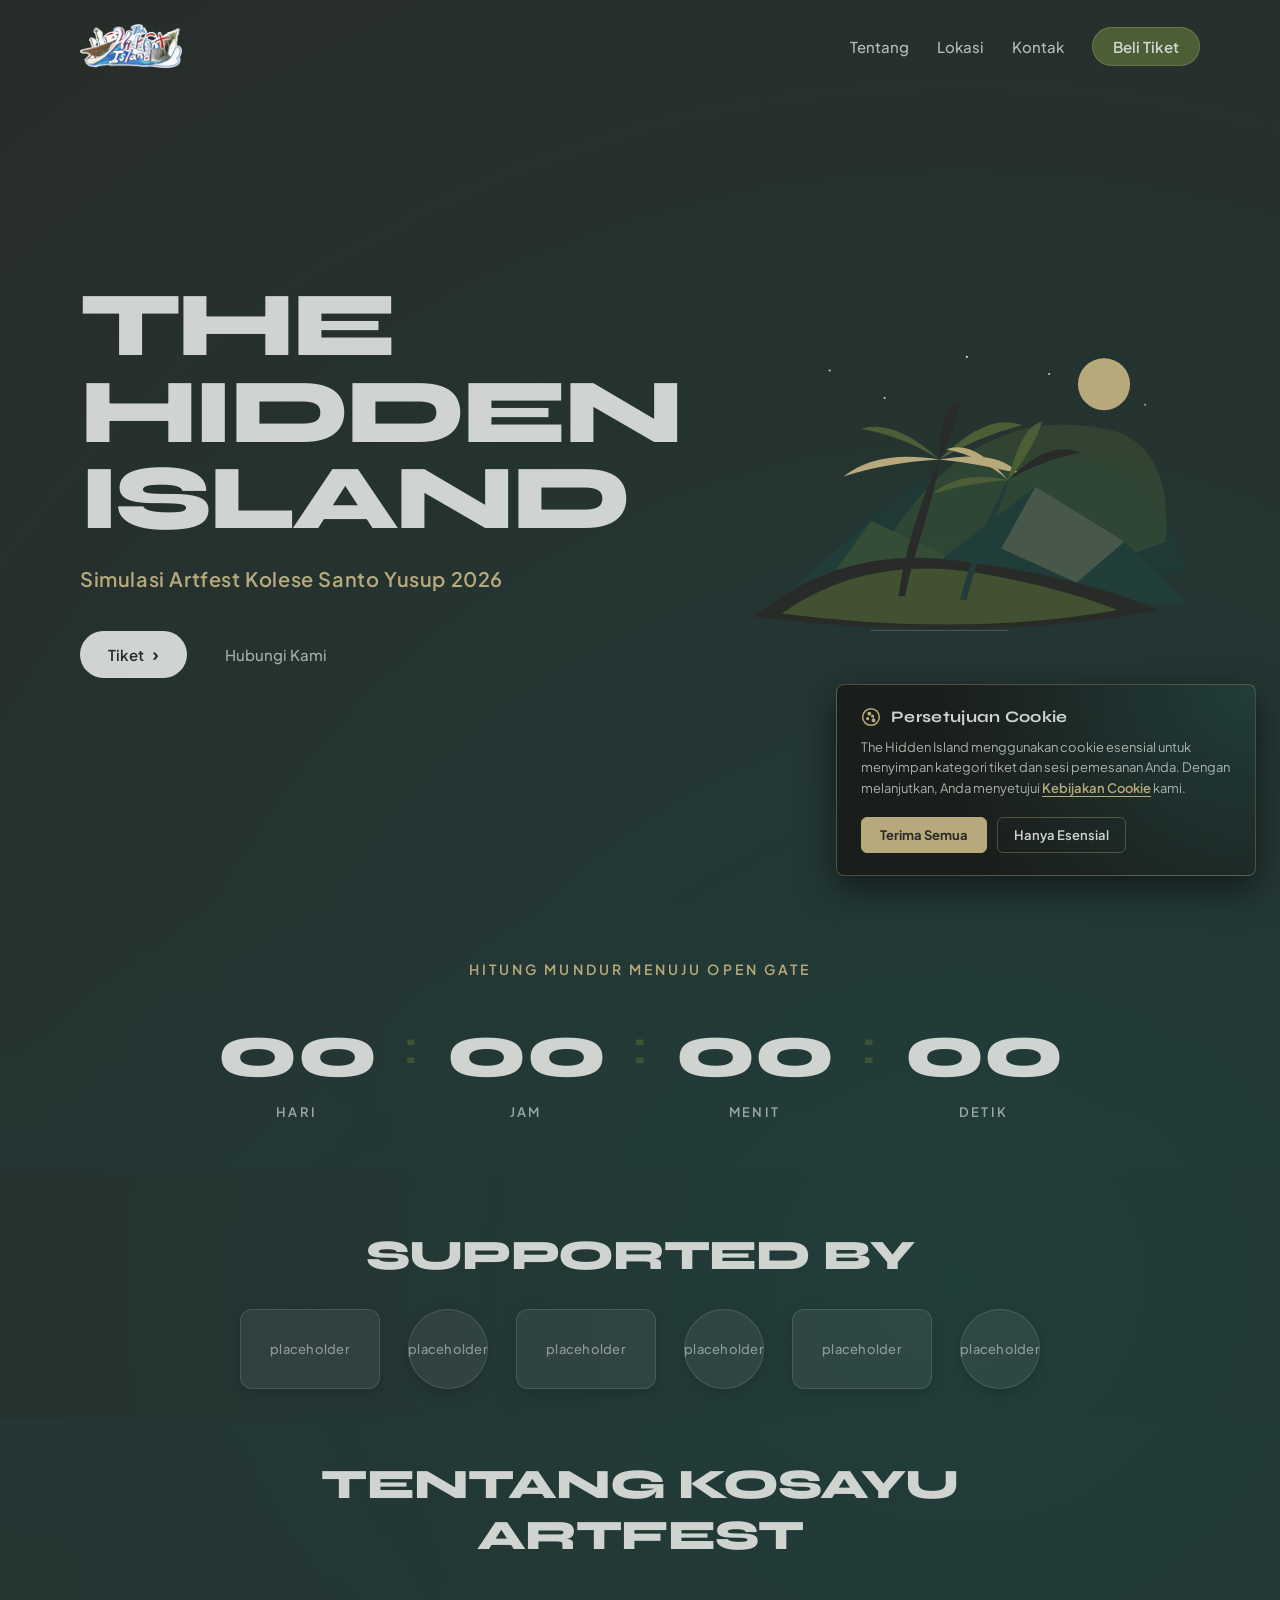
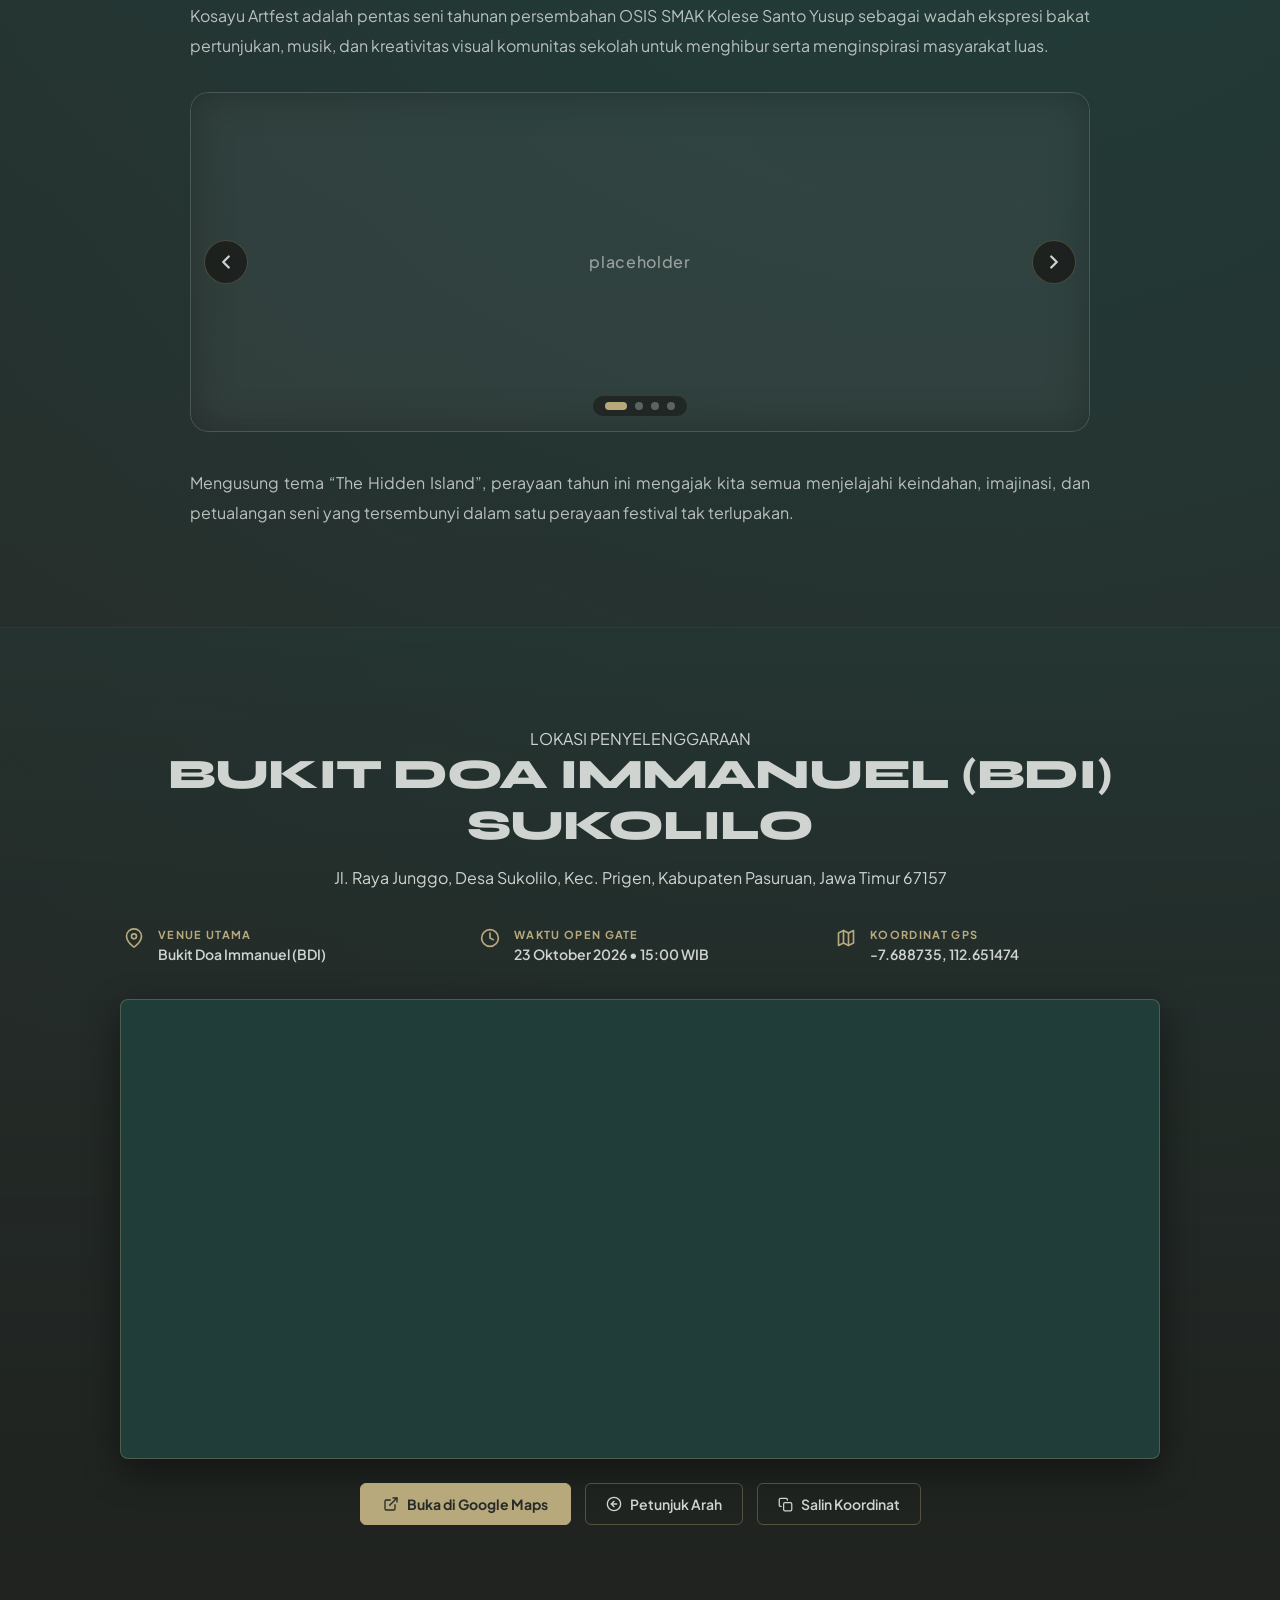
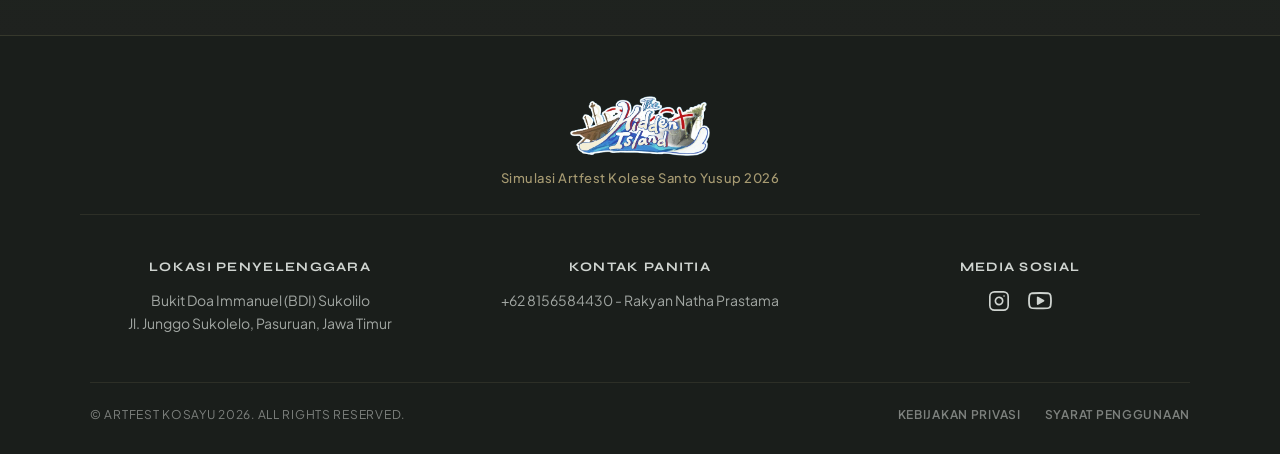
==== commit 7a7315c9: "Implement email & WhatsApp security validation, Supported by section, photo carousel, scannable barc" ====
--- a/index.html
+++ b/index.html
@@ -83,6 +83,35 @@
 		</div>
 	</section>
 
+	<!-- Supported by Section -->
+	<section class="supportedSection" id="supported">
+		<div class="supportedContainer">
+			<div class="sectionHeader">
+				<h2 class="sectionTitle">Supported by</h2>
+			</div>
+			<div class="supportedGrid">
+				<div class="placeholderItem square">
+					<span class="placeholderText">placeholder</span>
+				</div>
+				<div class="placeholderItem circle">
+					<span class="placeholderText">placeholder</span>
+				</div>
+				<div class="placeholderItem square">
+					<span class="placeholderText">placeholder</span>
+				</div>
+				<div class="placeholderItem circle">
+					<span class="placeholderText">placeholder</span>
+				</div>
+				<div class="placeholderItem square">
+					<span class="placeholderText">placeholder</span>
+				</div>
+				<div class="placeholderItem circle">
+					<span class="placeholderText">placeholder</span>
+				</div>
+			</div>
+		</div>
+	</section>
+
 	<!-- About / Landasan Teori Event Section -->
 	<section class="aboutSection" id="tentang">
 		<div class="aboutContainer">
@@ -92,16 +121,59 @@
 
 			<div class="aboutBody">
 				<p>
-					Kosayu Artfest adalah acara pentas seni tahunan yang diadakan oleh OSIS SMAK Kolese Santo Yusup sebagai wadah untuk mengekspresikan kreativitas dan bakat siswa dalam seni pertunjukan. Acara ini tidak hanya menjadi ajang untuk menunjukkan potensi, tetapi juga sarana untuk mempererat hubungan antar anggota komunitas sekolah. Selain itu, Kosayu Artfest bertujuan menghadirkan pengalaman seni yang menginspirasi dan menghibur, baik bagi warga sekolah maupun masyarakat umum.
+					Kosayu Artfest adalah pentas seni tahunan persembahan OSIS SMAK Kolese Santo Yusup sebagai wadah ekspresi bakat pertunjukan, musik, dan kreativitas visual komunitas sekolah untuk menghibur serta menginspirasi masyarakat luas.
 				</p>
+
+				<!-- Event Photo Carousel (Middle of Description) -->
+				<div class="aboutCarousel" id="aboutCarousel" role="region" aria-roledescription="carousel" aria-label="Galeri Foto Artfest">
+					<div class="carouselTrackWrapper">
+						<div class="carouselTrack" id="carouselTrack">
+							<div class="carouselSlide active">
+								<div class="carouselPlaceholderBox">
+									<span class="placeholderText">placeholder</span>
+								</div>
+							</div>
+							<div class="carouselSlide">
+								<div class="carouselPlaceholderBox">
+									<span class="placeholderText">placeholder</span>
+								</div>
+							</div>
+							<div class="carouselSlide">
+								<div class="carouselPlaceholderBox">
+									<span class="placeholderText">placeholder</span>
+								</div>
+							</div>
+							<div class="carouselSlide">
+								<div class="carouselPlaceholderBox">
+									<span class="placeholderText">placeholder</span>
+								</div>
+							</div>
+						</div>
+					</div>
+
+					<!-- Navigation Arrows -->
+					<button type="button" class="carouselArrow prev" id="carouselPrevBtn" aria-label="Foto Sebelumnya">
+						<svg width="22" height="22" viewBox="0 0 24 24" fill="none" stroke="currentColor" stroke-width="2.5" stroke-linecap="round" stroke-linejoin="round">
+							<polyline points="15 18 9 12 15 6"></polyline>
+						</svg>
+					</button>
+					<button type="button" class="carouselArrow next" id="carouselNextBtn" aria-label="Foto Selanjutnya">
+						<svg width="22" height="22" viewBox="0 0 24 24" fill="none" stroke="currentColor" stroke-width="2.5" stroke-linecap="round" stroke-linejoin="round">
+							<polyline points="9 18 15 12 9 6"></polyline>
+						</svg>
+					</button>
+
+					<!-- Indicator Dots -->
+					<div class="carouselDots" id="carouselDots">
+						<button type="button" class="carouselDot active" data-index="0" aria-label="Slide 1"></button>
+						<button type="button" class="carouselDot" data-index="1" aria-label="Slide 2"></button>
+						<button type="button" class="carouselDot" data-index="2" aria-label="Slide 3"></button>
+						<button type="button" class="carouselDot" data-index="3" aria-label="Slide 4"></button>
+					</div>
+				</div>
+
 				<p>
-					Pada tahun ini, Kosayu Artfest mengambil tema “The Hidden Island”, sebuah tema yang mengajak kita untuk menjelajahi sebuah pulau tersembunyi yang menyimpan berbagai keajaiban, keindahan, dan misteri di dalamnya. Pulau ini menjadi gambaran dari dunia penuh imajinasi, tempat setiap sudut menyimpan cerita dan setiap penemuan membuka kesempatan untuk melihat sesuatu dari perspektif yang baru.
-				</p>
-				<p>
-					Melalui tema ini, Kosayu Artfest ingin mengajak kita semua untuk berani mengeksplorasi kreativitas, menemukan hal-hal baru, dan menuangkan ide melalui berbagai bentuk karya seni. Layaknya sebuah pulau yang belum banyak dijelajahi, setiap individu memiliki imajinasi dan potensi unik yang dapat dikembangkan. “The Hidden Island” menjadi simbol dari petualangan untuk menemukan keindahan yang tersembunyi, menciptakan pengalaman yang berkesan, dan menyatukan berbagai kreativitas dalam satu perayaan seni.
-				</p>
-				<p>
-					Kosayu Artfest bukan sekadar panggung seni, melainkan momen untuk merayakan kreativitas, kerja keras, dan semangat dalam kebersamaan. Acara ini diharapkan menjadi inspirasi bagi setiap individu untuk terus berkarya dan menghadapi perjalanan hidup dengan penuh makna. Dengan semangat tersebut, Kosayu Artfest siap menjadi pengalaman yang membekas di hati dan membawa kebahagiaan bagi semua yang hadir.
+					Mengusung tema “The Hidden Island”, perayaan tahun ini mengajak kita semua menjelajahi keindahan, imajinasi, dan petualangan seni yang tersembunyi dalam satu perayaan festival tak terlupakan.
 				</p>
 			</div>
 		</div>
@@ -265,7 +337,7 @@
 		</div>
 	</footer>
 
-	<script src="script.js"></script>
-	<script src="shared/cookie-consent.js"></script>
+	<script src="script.js?v=2026.6"></script>
+	<script src="shared/cookie-consent.js?v=2026.6"></script>
 </body>
 </html>
--- a/style.css
+++ b/style.css
@@ -332,6 +332,70 @@
 }
 
 /* ============================================================
+   SUPPORTED BY SECTION (Placeholders: Gray Circle / Square)
+   ============================================================ */
+.supportedSection {
+	padding: 60px 40px 30px 40px;
+	background: transparent;
+	text-align: center;
+}
+
+.supportedContainer {
+	max-width: 900px;
+	margin: 0 auto;
+}
+
+.supportedSection .sectionHeader {
+	margin-bottom: 28px;
+}
+
+.supportedGrid {
+	display: flex;
+	flex-wrap: wrap;
+	align-items: center;
+	justify-content: center;
+	gap: 22px 28px;
+}
+
+.placeholderItem {
+	background: rgba(255, 255, 255, 0.06);
+	border: 1px solid rgba(255, 255, 255, 0.12);
+	display: flex;
+	align-items: center;
+	justify-content: center;
+	transition: background-color 0.2s, border-color 0.2s, transform 0.2s;
+	box-shadow: 0 4px 14px rgba(0, 0, 0, 0.15);
+}
+
+.placeholderItem:hover {
+	background: rgba(255, 255, 255, 0.09);
+	border-color: rgba(183, 169, 124, 0.35);
+	transform: translateY(-2px);
+}
+
+.placeholderItem.square {
+	width: 140px;
+	height: 80px;
+	border-radius: 12px;
+}
+
+.placeholderItem.circle {
+	width: 80px;
+	height: 80px;
+	border-radius: 50%;
+}
+
+.placeholderText {
+	font-family: 'Plus Jakarta Sans', sans-serif;
+	font-size: 13px;
+	font-weight: 500;
+	color: rgba(207, 212, 208, 0.6);
+	letter-spacing: 0.02em;
+	text-transform: lowercase;
+	user-select: none;
+}
+
+/* ============================================================
    ABOUT / TENTANG KOSAYU ARTFEST (Fully Seamless, Zero Line)
    ============================================================ */
 .aboutSection {
@@ -374,6 +438,142 @@
 
 .aboutBody p:last-child {
 	margin-bottom: 0;
+}
+
+/* ============================================================
+   ABOUT CAROUSEL (Middle of Description)
+   ============================================================ */
+.aboutCarousel {
+	position: relative;
+	margin: 32px 0 36px 0;
+	width: 100%;
+	border-radius: 18px;
+	overflow: hidden;
+}
+
+.carouselTrackWrapper {
+	overflow: hidden;
+	border-radius: 18px;
+	width: 100%;
+}
+
+.carouselTrack {
+	display: flex;
+	transition: transform 0.45s cubic-bezier(0.25, 1, 0.5, 1);
+	width: 100%;
+}
+
+.carouselSlide {
+	min-width: 100%;
+	box-sizing: border-box;
+}
+
+.carouselPlaceholderBox {
+	width: 100%;
+	height: 340px;
+	background: rgba(255, 255, 255, 0.06);
+	border: 1px solid rgba(255, 255, 255, 0.12);
+	border-radius: 18px;
+	display: flex;
+	align-items: center;
+	justify-content: center;
+	box-shadow: inset 0 0 40px rgba(0, 0, 0, 0.25);
+}
+
+.carouselPlaceholderBox .placeholderText {
+	font-size: 16px;
+	letter-spacing: 0.04em;
+	color: rgba(207, 212, 208, 0.65);
+}
+
+.carouselArrow {
+	position: absolute;
+	top: 50%;
+	transform: translateY(-50%);
+	width: 44px;
+	height: 44px;
+	border-radius: 50%;
+	background: rgba(26, 29, 26, 0.85);
+	border: 1px solid rgba(183, 169, 124, 0.3);
+	color: #CFD4D0;
+	cursor: pointer;
+	display: flex;
+	align-items: center;
+	justify-content: center;
+	transition: background-color 0.2s, border-color 0.2s, transform 0.2s, color 0.2s;
+	z-index: 10;
+	backdrop-filter: blur(6px);
+}
+
+.carouselArrow:hover {
+	background: #B7A97C;
+	color: #282B28;
+	border-color: #B7A97C;
+	transform: translateY(-50%) scale(1.08);
+}
+
+.carouselArrow.prev {
+	left: 14px;
+}
+
+.carouselArrow.next {
+	right: 14px;
+}
+
+.carouselDots {
+	position: absolute;
+	bottom: 16px;
+	left: 50%;
+	transform: translateX(-50%);
+	display: flex;
+	align-items: center;
+	gap: 8px;
+	z-index: 10;
+	background: rgba(26, 29, 26, 0.65);
+	padding: 6px 12px;
+	border-radius: 9999px;
+	backdrop-filter: blur(4px);
+}
+
+.carouselDot {
+	width: 8px;
+	height: 8px;
+	border-radius: 50%;
+	background: rgba(207, 212, 208, 0.35);
+	border: none;
+	cursor: pointer;
+	padding: 0;
+	transition: background-color 0.25s, width 0.25s;
+}
+
+.carouselDot.active {
+	background: #B7A97C;
+	width: 22px;
+	border-radius: 9999px;
+}
+
+@media (max-width: 768px) {
+	.carouselPlaceholderBox {
+		height: 220px;
+	}
+	.carouselArrow {
+		width: 36px;
+		height: 36px;
+	}
+	.carouselArrow.prev {
+		left: 8px;
+	}
+	.carouselArrow.next {
+		right: 8px;
+	}
+	.placeholderItem.square {
+		width: 110px;
+		height: 65px;
+	}
+	.placeholderItem.circle {
+		width: 65px;
+		height: 65px;
+	}
 }
 
 /* ============================================================
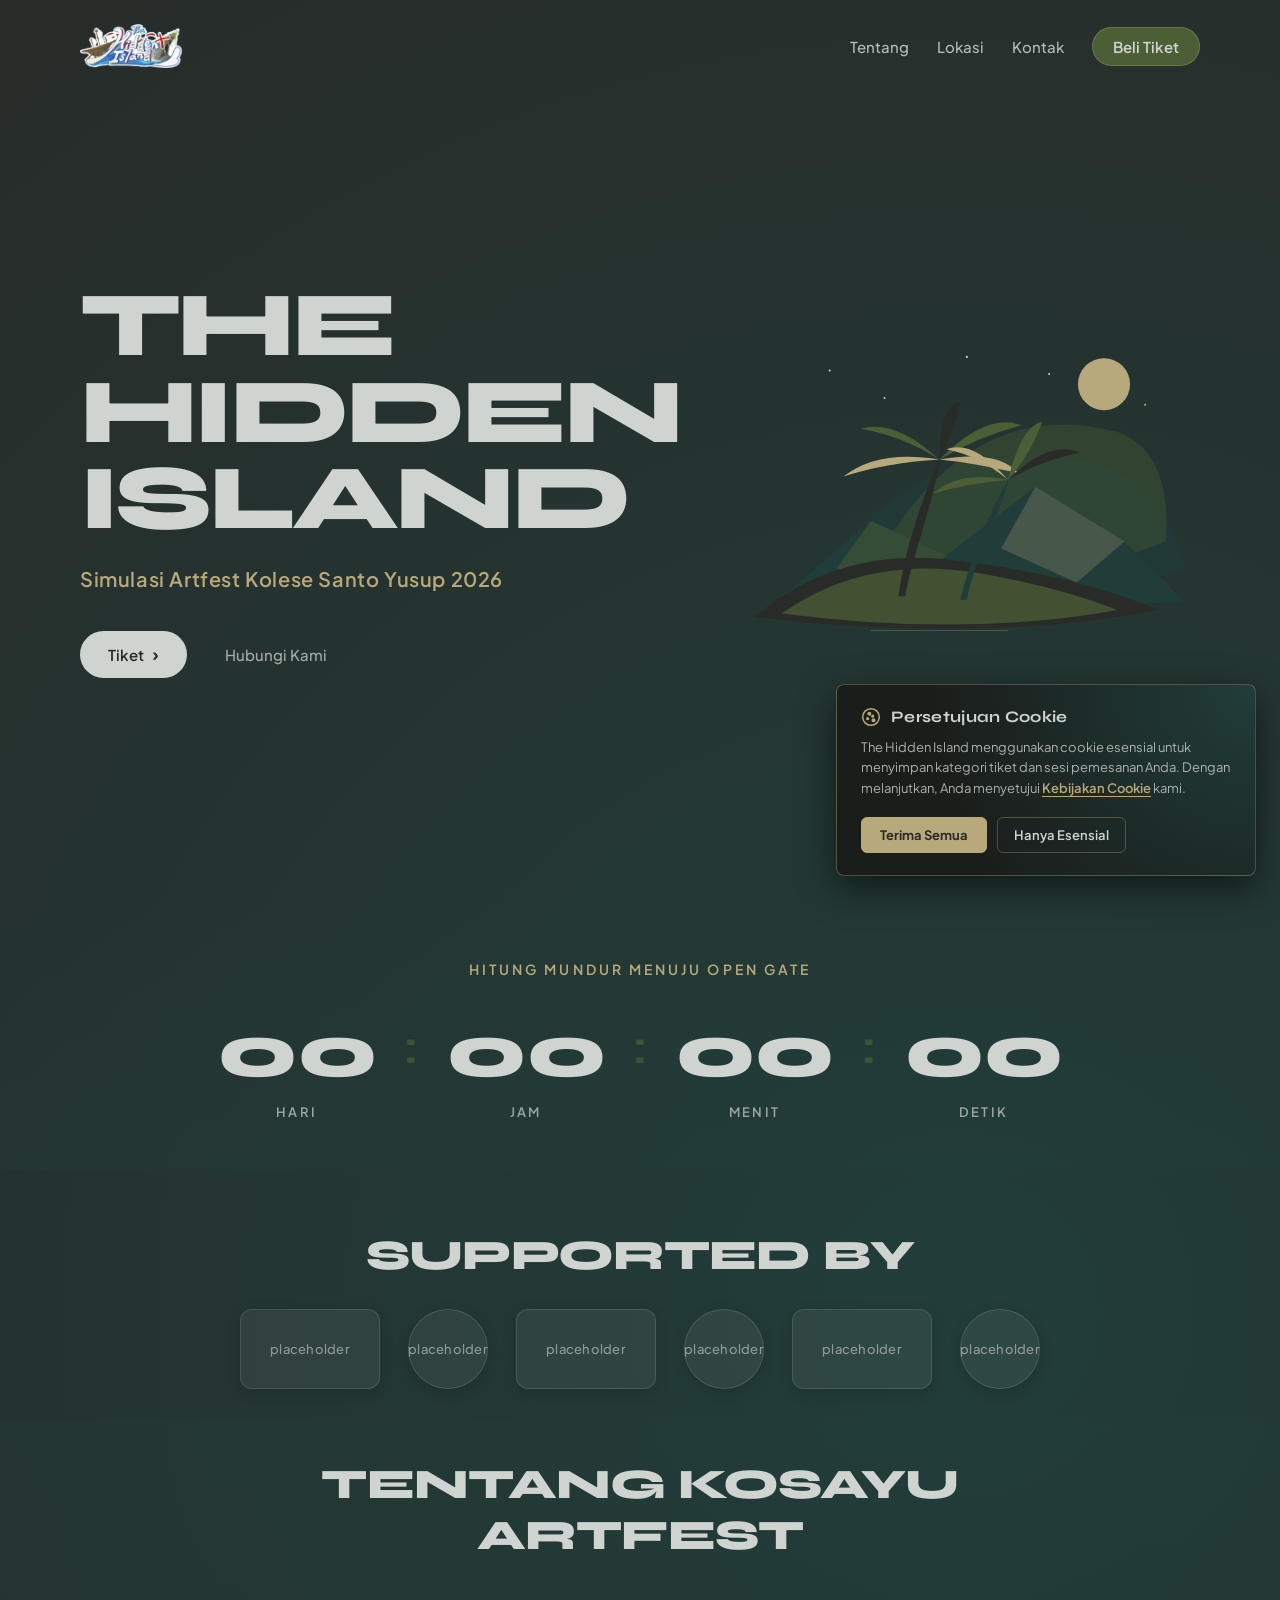
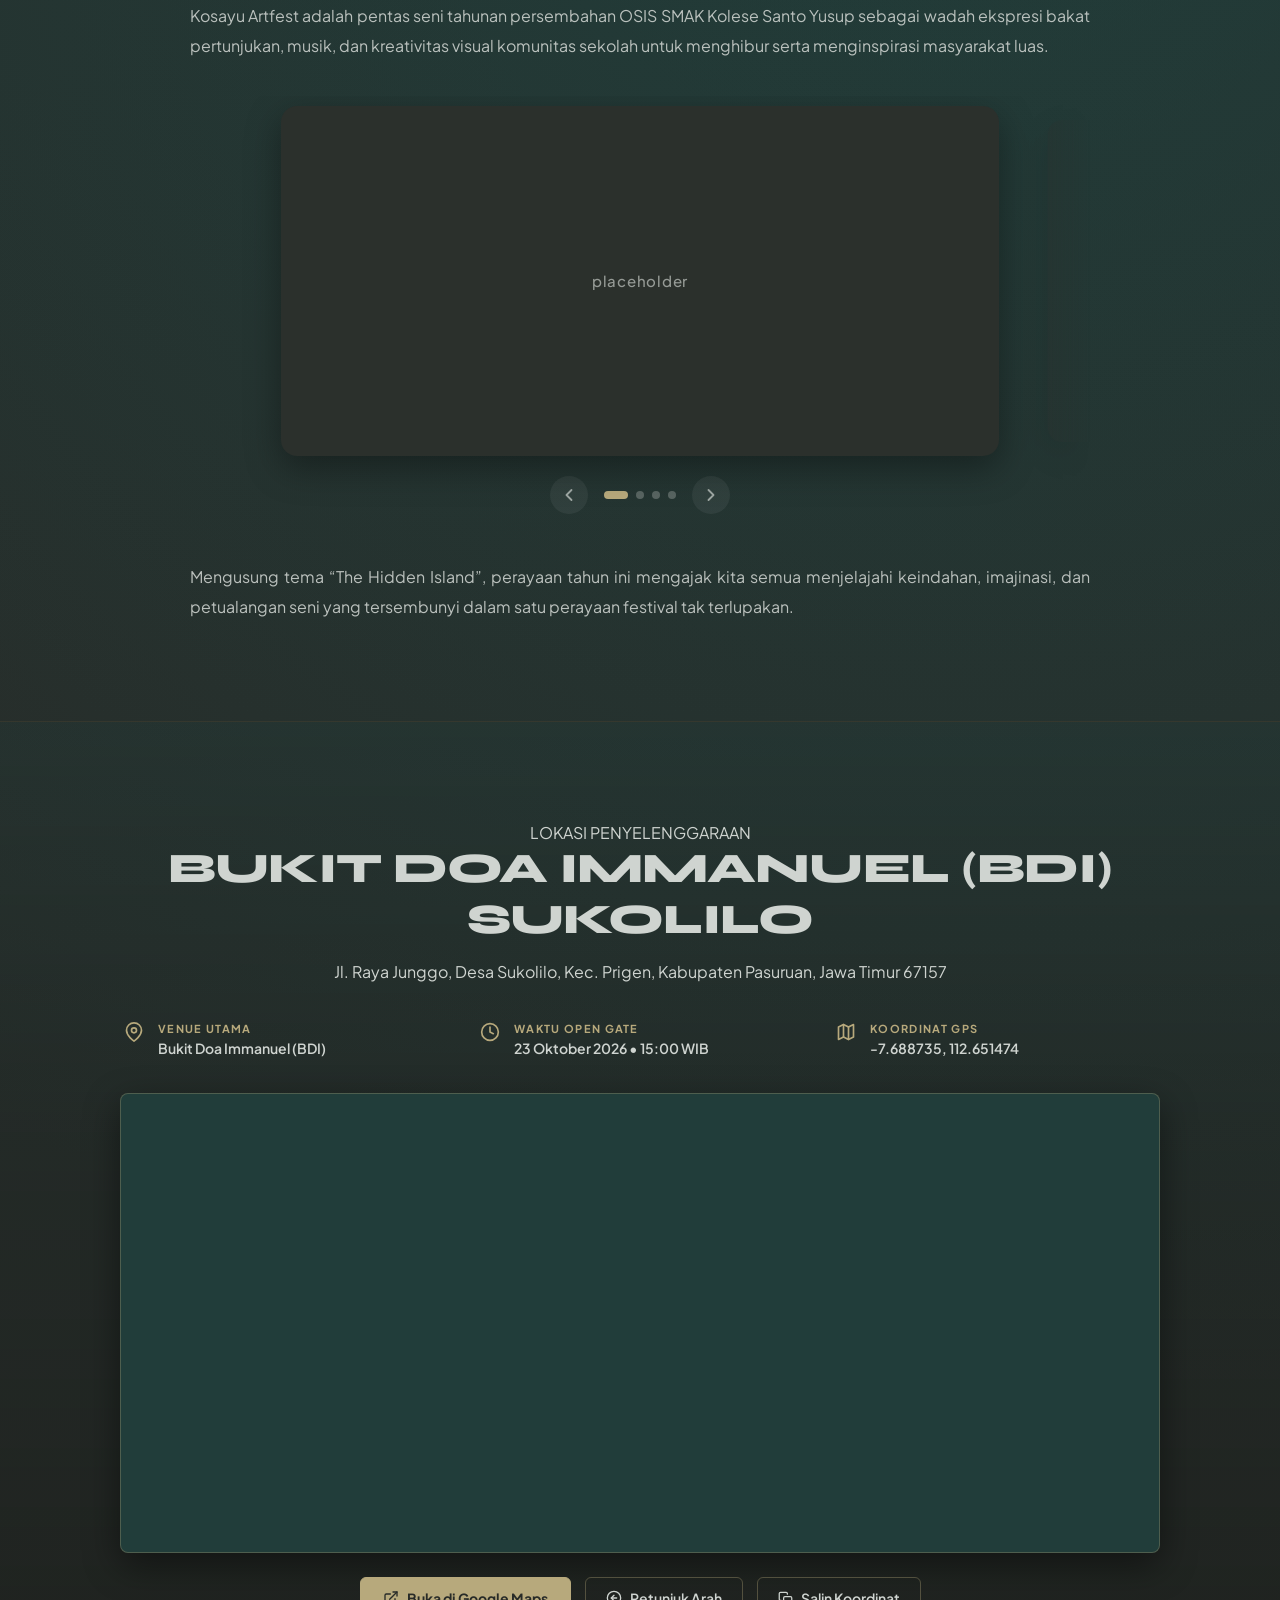
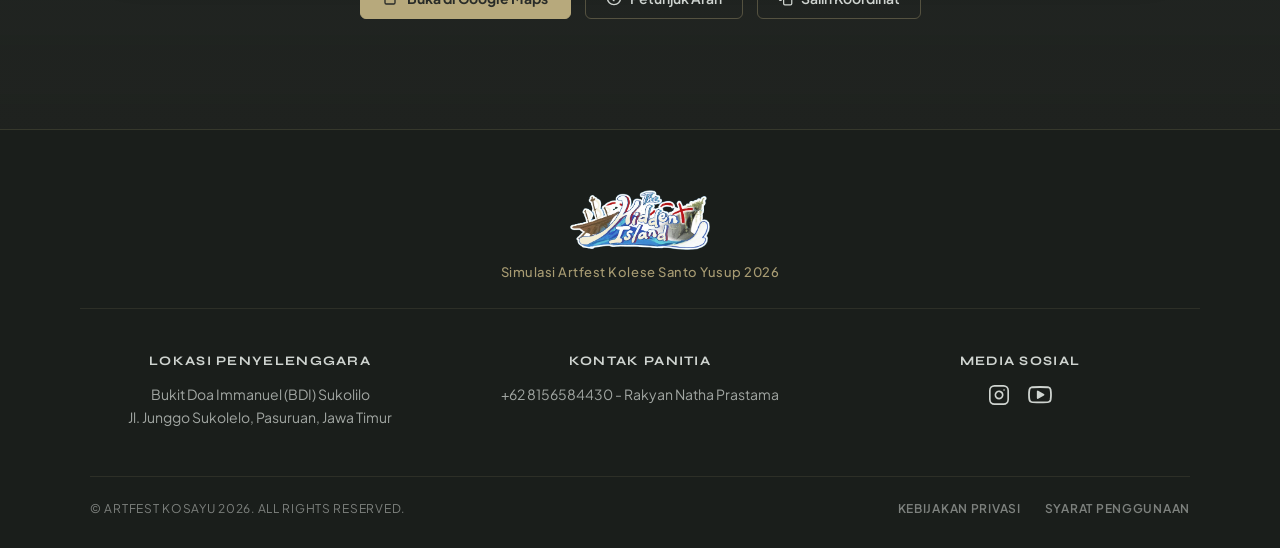
==== commit 6747cda8: "Implement frameless modern photo carousel, strict anti-spam & real data validation (reject gibberish" ====
--- a/index.html
+++ b/index.html
@@ -9,7 +9,7 @@
 	<link rel="preconnect" href="https://fonts.googleapis.com">
 	<link rel="preconnect" href="https://fonts.gstatic.com" crossorigin>
 	<link href="https://fonts.googleapis.com/css2?family=Plus+Jakarta+Sans:wght@400;500;600;700&family=Syne:wght@700;800&display=swap" rel="stylesheet">
-	<link rel="stylesheet" href="style.css">
+	<link rel="stylesheet" href="style.css?v=2026.7">
 </head>
 <body>
 	<header class="navBar" id="mainNavBar">
@@ -124,51 +124,53 @@
 					Kosayu Artfest adalah pentas seni tahunan persembahan OSIS SMAK Kolese Santo Yusup sebagai wadah ekspresi bakat pertunjukan, musik, dan kreativitas visual komunitas sekolah untuk menghibur serta menginspirasi masyarakat luas.
 				</p>
 
-				<!-- Event Photo Carousel (Middle of Description) -->
-				<div class="aboutCarousel" id="aboutCarousel" role="region" aria-roledescription="carousel" aria-label="Galeri Foto Artfest">
-					<div class="carouselTrackWrapper">
-						<div class="carouselTrack" id="carouselTrack">
-							<div class="carouselSlide active">
-								<div class="carouselPlaceholderBox">
+				<!-- Event Photo Showcase (Frameless Modern Multi-Card Stage) -->
+				<div class="framelessGalleryStage" id="aboutCarousel" role="region" aria-roledescription="carousel" aria-label="Galeri Foto Artfest">
+					<div class="galleryTrackWrapper">
+						<div class="galleryTrack" id="carouselTrack">
+							<div class="gallerySlide active">
+								<div class="framelessPlaceholderCard">
 									<span class="placeholderText">placeholder</span>
 								</div>
 							</div>
-							<div class="carouselSlide">
-								<div class="carouselPlaceholderBox">
+							<div class="gallerySlide">
+								<div class="framelessPlaceholderCard">
 									<span class="placeholderText">placeholder</span>
 								</div>
 							</div>
-							<div class="carouselSlide">
-								<div class="carouselPlaceholderBox">
+							<div class="gallerySlide">
+								<div class="framelessPlaceholderCard">
 									<span class="placeholderText">placeholder</span>
 								</div>
 							</div>
-							<div class="carouselSlide">
-								<div class="carouselPlaceholderBox">
+							<div class="gallerySlide">
+								<div class="framelessPlaceholderCard">
 									<span class="placeholderText">placeholder</span>
 								</div>
 							</div>
 						</div>
 					</div>
 
-					<!-- Navigation Arrows -->
-					<button type="button" class="carouselArrow prev" id="carouselPrevBtn" aria-label="Foto Sebelumnya">
-						<svg width="22" height="22" viewBox="0 0 24 24" fill="none" stroke="currentColor" stroke-width="2.5" stroke-linecap="round" stroke-linejoin="round">
-							<polyline points="15 18 9 12 15 6"></polyline>
-						</svg>
-					</button>
-					<button type="button" class="carouselArrow next" id="carouselNextBtn" aria-label="Foto Selanjutnya">
-						<svg width="22" height="22" viewBox="0 0 24 24" fill="none" stroke="currentColor" stroke-width="2.5" stroke-linecap="round" stroke-linejoin="round">
-							<polyline points="9 18 15 12 9 6"></polyline>
-						</svg>
-					</button>
-
-					<!-- Indicator Dots -->
-					<div class="carouselDots" id="carouselDots">
-						<button type="button" class="carouselDot active" data-index="0" aria-label="Slide 1"></button>
-						<button type="button" class="carouselDot" data-index="1" aria-label="Slide 2"></button>
-						<button type="button" class="carouselDot" data-index="2" aria-label="Slide 3"></button>
-						<button type="button" class="carouselDot" data-index="3" aria-label="Slide 4"></button>
+					<!-- Sleek Frameless Bottom Controls -->
+					<div class="galleryControlsRow">
+						<button type="button" class="galleryNavArrow" id="carouselPrevBtn" aria-label="Foto Sebelumnya">
+							<svg width="20" height="20" viewBox="0 0 24 24" fill="none" stroke="currentColor" stroke-width="2.2" stroke-linecap="round" stroke-linejoin="round">
+								<polyline points="15 18 9 12 15 6"></polyline>
+							</svg>
+						</button>
+
+						<div class="galleryDotsList" id="carouselDots">
+							<button type="button" class="galleryDotItem active" data-index="0" aria-label="Slide 1"></button>
+							<button type="button" class="galleryDotItem" data-index="1" aria-label="Slide 2"></button>
+							<button type="button" class="galleryDotItem" data-index="2" aria-label="Slide 3"></button>
+							<button type="button" class="galleryDotItem" data-index="3" aria-label="Slide 4"></button>
+						</div>
+
+						<button type="button" class="galleryNavArrow" id="carouselNextBtn" aria-label="Foto Selanjutnya">
+							<svg width="20" height="20" viewBox="0 0 24 24" fill="none" stroke="currentColor" stroke-width="2.2" stroke-linecap="round" stroke-linejoin="round">
+								<polyline points="9 18 15 12 9 6"></polyline>
+							</svg>
+						</button>
 					</div>
 				</div>
 
@@ -337,7 +339,7 @@
 		</div>
 	</footer>
 
-	<script src="script.js?v=2026.6"></script>
-	<script src="shared/cookie-consent.js?v=2026.6"></script>
+	<script src="script.js?v=2026.7"></script>
+	<script src="shared/cookie-consent.js?v=2026.7"></script>
 </body>
 </html>
--- a/style.css
+++ b/style.css
@@ -441,138 +441,140 @@
 }
 
 /* ============================================================
-   ABOUT CAROUSEL (Middle of Description)
+   FRAMELESS PHOTO GALLERY SHOWCASE (Dynamic Edge-to-Edge Stage)
    ============================================================ */
-.aboutCarousel {
+.framelessGalleryStage {
 	position: relative;
-	margin: 32px 0 36px 0;
+	margin: 36px 0 38px 0;
 	width: 100%;
-	border-radius: 18px;
+	border: none; /* Strictly no frame */
+	background: transparent;
 	overflow: hidden;
-}
-
-.carouselTrackWrapper {
-	overflow: hidden;
-	border-radius: 18px;
+	padding: 10px 0;
+	-webkit-mask-image: linear-gradient(to right, transparent 0%, black 6%, black 94%, transparent 100%);
+	mask-image: linear-gradient(to right, transparent 0%, black 6%, black 94%, transparent 100%);
+}
+
+.galleryTrackWrapper {
 	width: 100%;
-}
-
-.carouselTrack {
-	display: flex;
-	transition: transform 0.45s cubic-bezier(0.25, 1, 0.5, 1);
+	overflow: visible;
+}
+
+.galleryTrack {
+	display: flex;
+	transition: transform 0.55s cubic-bezier(0.22, 1, 0.36, 1);
 	width: 100%;
-}
-
-.carouselSlide {
-	min-width: 100%;
+	will-change: transform;
+}
+
+.gallerySlide {
+	min-width: 82%;
+	padding: 0 10px;
 	box-sizing: border-box;
-}
-
-.carouselPlaceholderBox {
+	transition: transform 0.5s cubic-bezier(0.22, 1, 0.36, 1), opacity 0.5s ease;
+	transform: scale(0.92);
+	opacity: 0.35;
+	filter: saturate(0.8);
+}
+
+.gallerySlide.active {
+	transform: scale(1);
+	opacity: 1;
+	filter: none;
+}
+
+.framelessPlaceholderCard {
 	width: 100%;
-	height: 340px;
+	height: 350px;
+	background: #2b302c; /* Blank smooth neutral gray */
+	border: none; /* STRICTLY NO FRAME */
+	outline: none;
+	border-radius: 16px;
+	display: flex;
+	flex-direction: column;
+	align-items: center;
+	justify-content: center;
+	box-shadow: 0 12px 35px rgba(0, 0, 0, 0.35);
+	user-select: none;
+	transition: box-shadow 0.3s ease;
+}
+
+.framelessPlaceholderCard .placeholderText {
+	font-family: 'Plus Jakarta Sans', sans-serif;
+	font-size: 15px;
+	font-weight: 500;
+	letter-spacing: 0.05em;
+	color: rgba(207, 212, 208, 0.65);
+	text-transform: lowercase;
+}
+
+/* Frameless Modern Controls Row (Floating Underneath) */
+.galleryControlsRow {
+	display: flex;
+	align-items: center;
+	justify-content: center;
+	gap: 16px;
+	margin-top: 20px;
+}
+
+.galleryNavArrow {
+	width: 38px;
+	height: 38px;
+	border-radius: 50%;
 	background: rgba(255, 255, 255, 0.06);
-	border: 1px solid rgba(255, 255, 255, 0.12);
-	border-radius: 18px;
-	display: flex;
-	align-items: center;
-	justify-content: center;
-	box-shadow: inset 0 0 40px rgba(0, 0, 0, 0.25);
-}
-
-.carouselPlaceholderBox .placeholderText {
-	font-size: 16px;
-	letter-spacing: 0.04em;
-	color: rgba(207, 212, 208, 0.65);
-}
-
-.carouselArrow {
-	position: absolute;
-	top: 50%;
-	transform: translateY(-50%);
-	width: 44px;
-	height: 44px;
-	border-radius: 50%;
-	background: rgba(26, 29, 26, 0.85);
-	border: 1px solid rgba(183, 169, 124, 0.3);
-	color: #CFD4D0;
+	border: none;
+	color: rgba(207, 212, 208, 0.7);
 	cursor: pointer;
 	display: flex;
 	align-items: center;
 	justify-content: center;
-	transition: background-color 0.2s, border-color 0.2s, transform 0.2s, color 0.2s;
-	z-index: 10;
-	backdrop-filter: blur(6px);
-}
-
-.carouselArrow:hover {
+	transition: background-color 0.2s, color 0.2s, transform 0.2s;
+}
+
+.galleryNavArrow:hover {
 	background: #B7A97C;
 	color: #282B28;
-	border-color: #B7A97C;
-	transform: translateY(-50%) scale(1.08);
-}
-
-.carouselArrow.prev {
-	left: 14px;
-}
-
-.carouselArrow.next {
-	right: 14px;
-}
-
-.carouselDots {
-	position: absolute;
-	bottom: 16px;
-	left: 50%;
-	transform: translateX(-50%);
+	transform: scale(1.08);
+}
+
+.galleryDotsList {
 	display: flex;
 	align-items: center;
 	gap: 8px;
-	z-index: 10;
-	background: rgba(26, 29, 26, 0.65);
-	padding: 6px 12px;
-	border-radius: 9999px;
-	backdrop-filter: blur(4px);
-}
-
-.carouselDot {
+}
+
+.galleryDotItem {
 	width: 8px;
 	height: 8px;
 	border-radius: 50%;
-	background: rgba(207, 212, 208, 0.35);
+	background: rgba(207, 212, 208, 0.3);
 	border: none;
 	cursor: pointer;
 	padding: 0;
-	transition: background-color 0.25s, width 0.25s;
-}
-
-.carouselDot.active {
+	transition: background-color 0.25s, width 0.25s, border-radius 0.25s;
+}
+
+.galleryDotItem.active {
 	background: #B7A97C;
-	width: 22px;
+	width: 24px;
 	border-radius: 9999px;
 }
 
 @media (max-width: 768px) {
-	.carouselPlaceholderBox {
+	.framelessGalleryStage {
+		-webkit-mask-image: none;
+		mask-image: none;
+	}
+	.gallerySlide {
+		min-width: 88%;
+		padding: 0 6px;
+	}
+	.framelessPlaceholderCard {
 		height: 220px;
 	}
-	.carouselArrow {
-		width: 36px;
-		height: 36px;
-	}
-	.carouselArrow.prev {
-		left: 8px;
-	}
-	.carouselArrow.next {
-		right: 8px;
-	}
-	.placeholderItem.square {
-		width: 110px;
-		height: 65px;
-	}
-	.placeholderItem.circle {
-		width: 65px;
-		height: 65px;
+	.galleryNavArrow {
+		width: 34px;
+		height: 34px;
 	}
 }
 
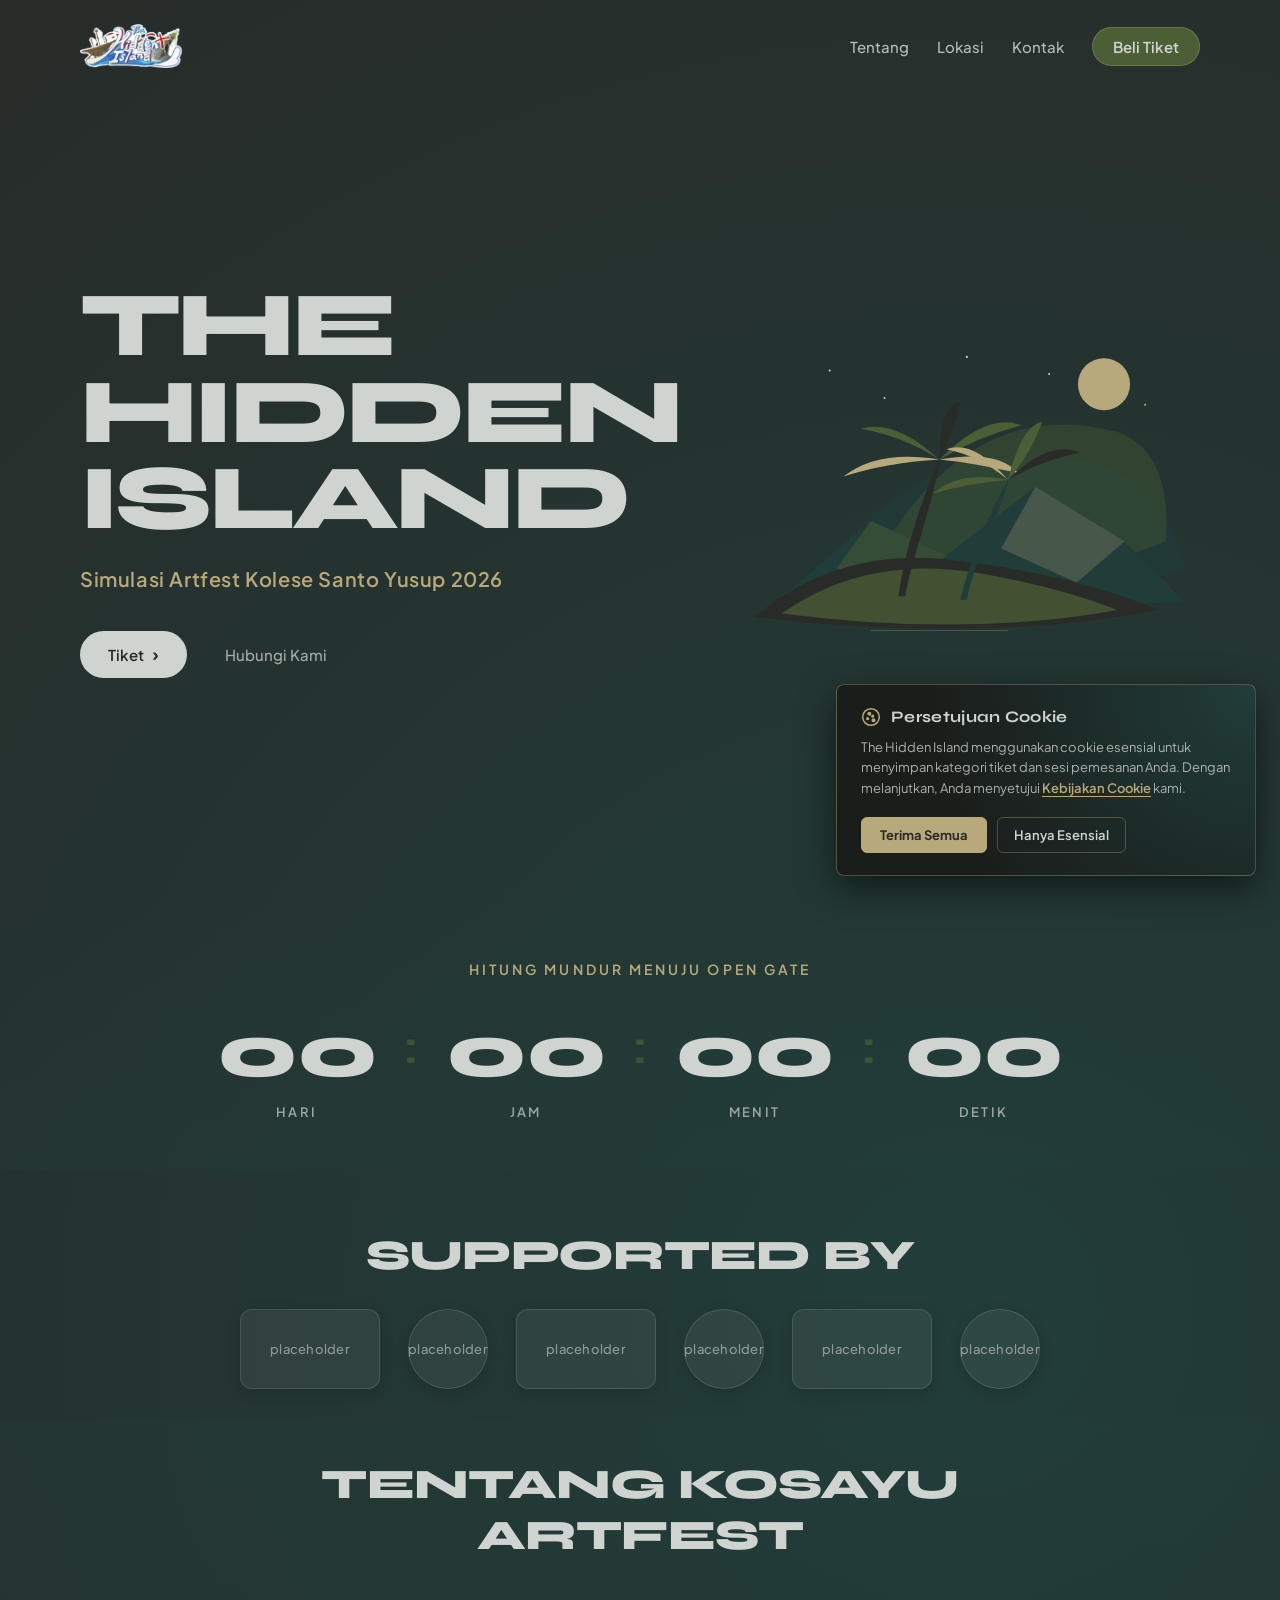
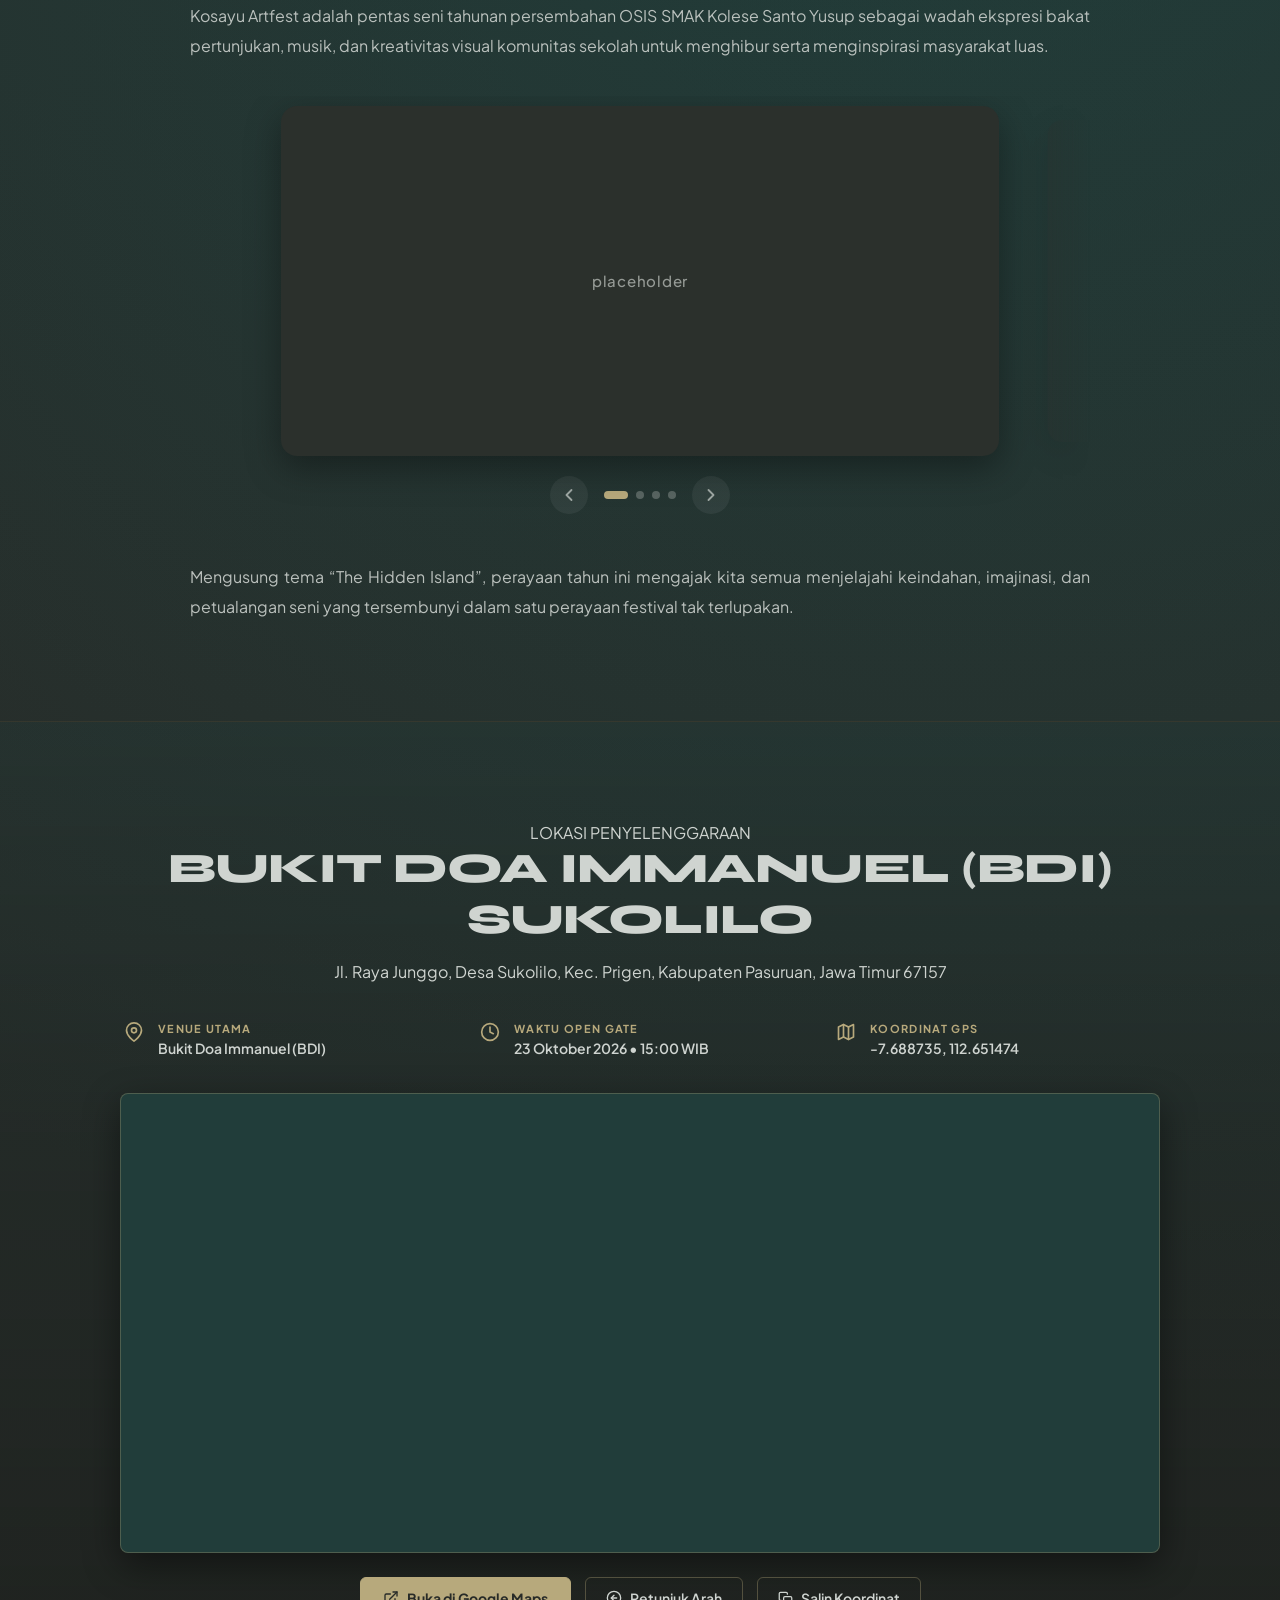
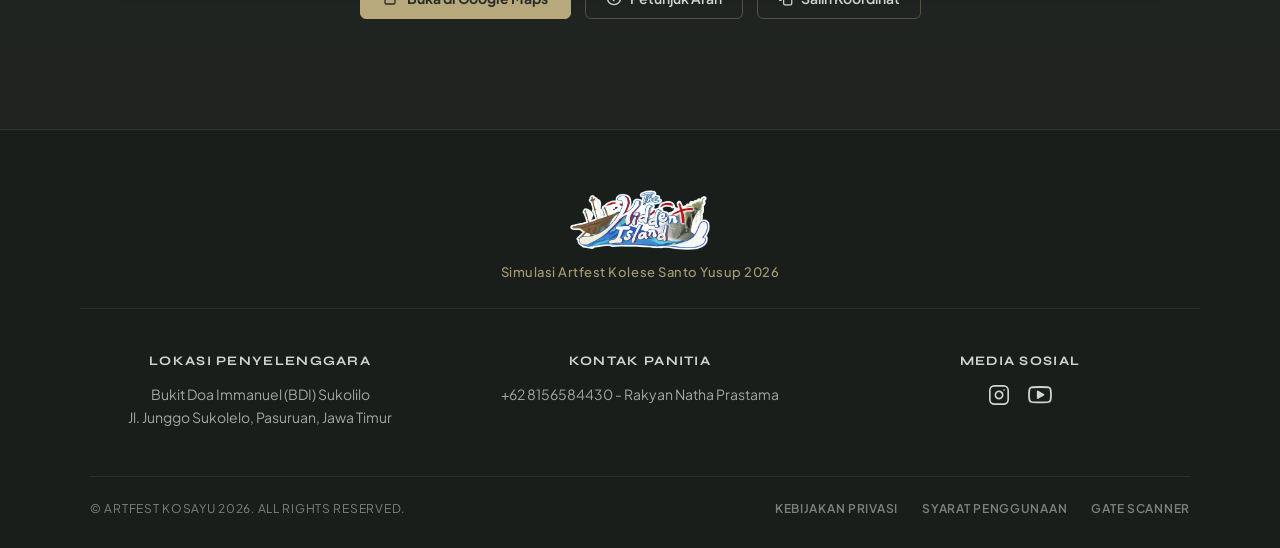
==== commit 4d277992: "Enhance PDF e-ticket barcode scanner with dual text and optical canvas decoding, audio chimes, and s" ====
--- a/index.html
+++ b/index.html
@@ -335,6 +335,7 @@
 			<div class="footerLegalLinks">
 				<a href="legal/index.html#privasi" class="legalLink">KEBIJAKAN PRIVASI</a>
 				<a href="legal/index.html#syarat" class="legalLink">SYARAT PENGGUNAAN</a>
+				<a href="scanner/index.html" class="legalLink" title="Portal Scanner Barcode & PDF Gate Check-In">GATE SCANNER</a>
 			</div>
 		</div>
 	</footer>
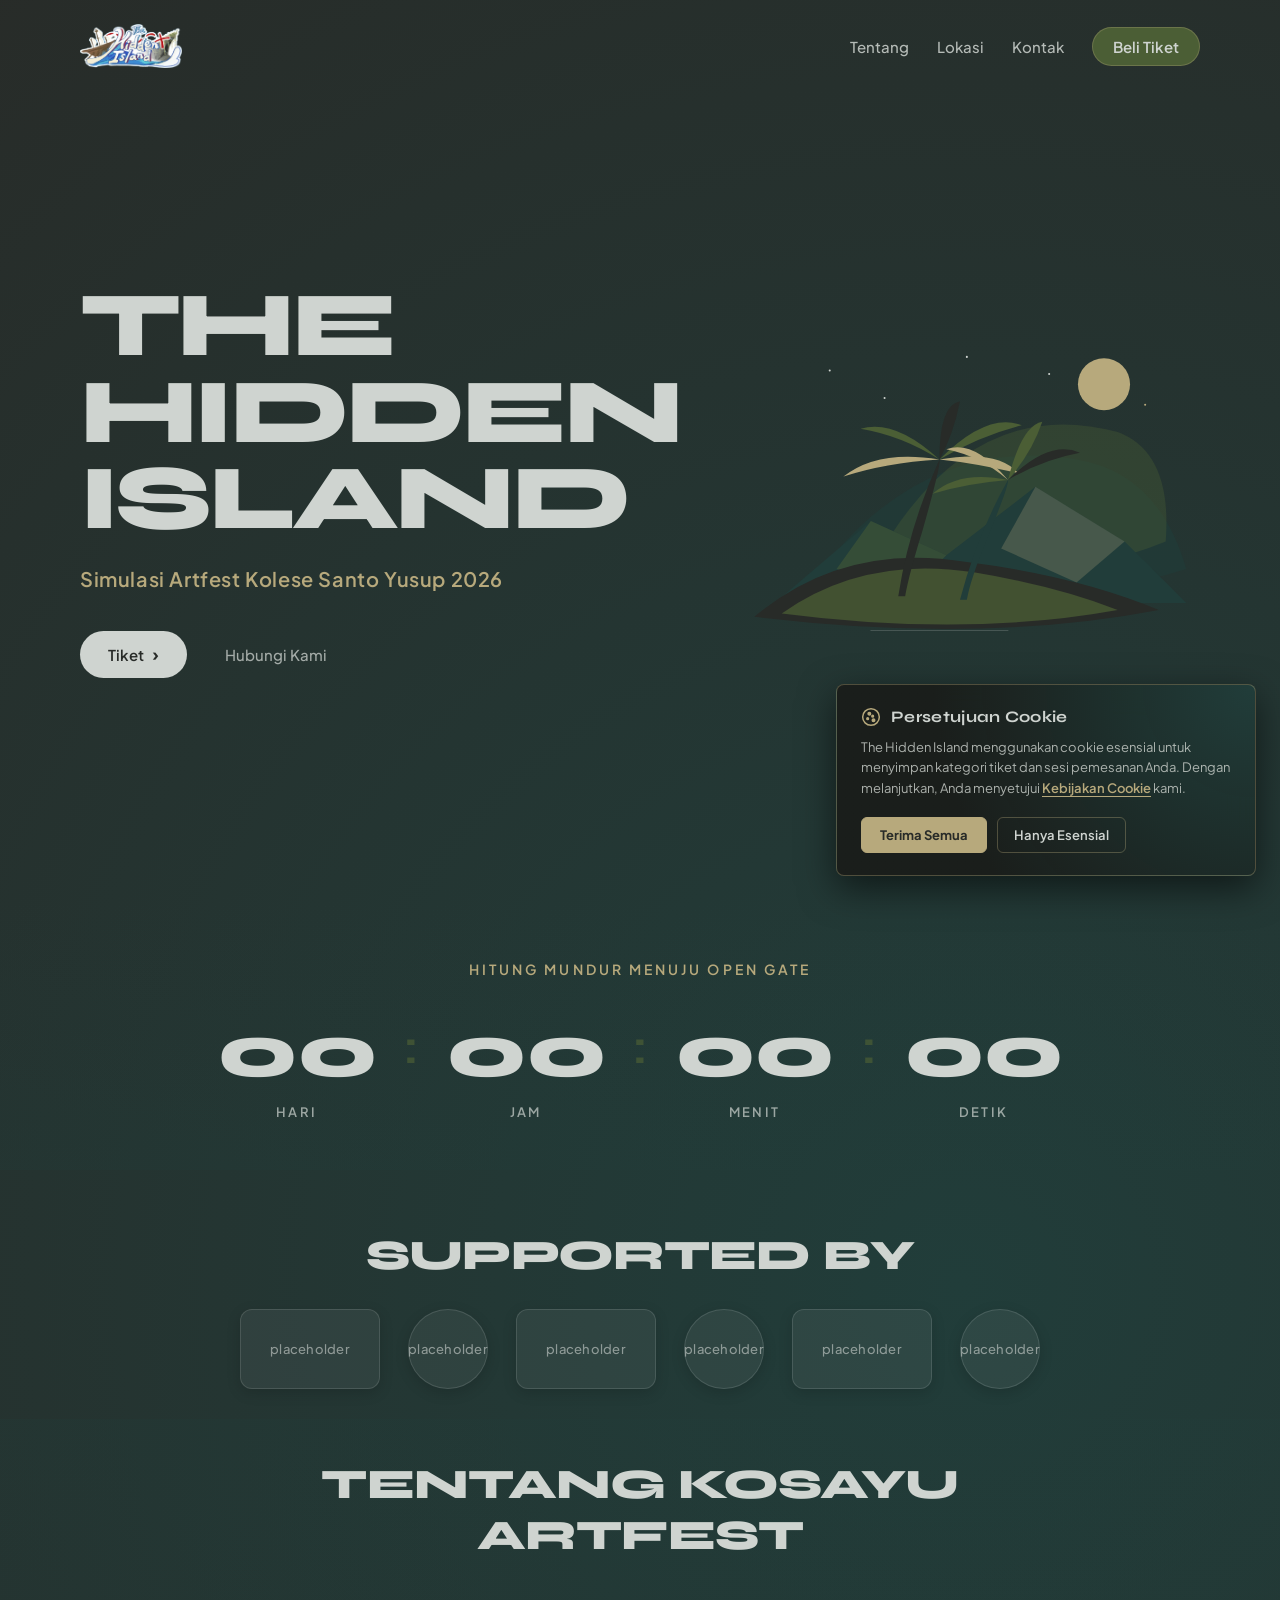
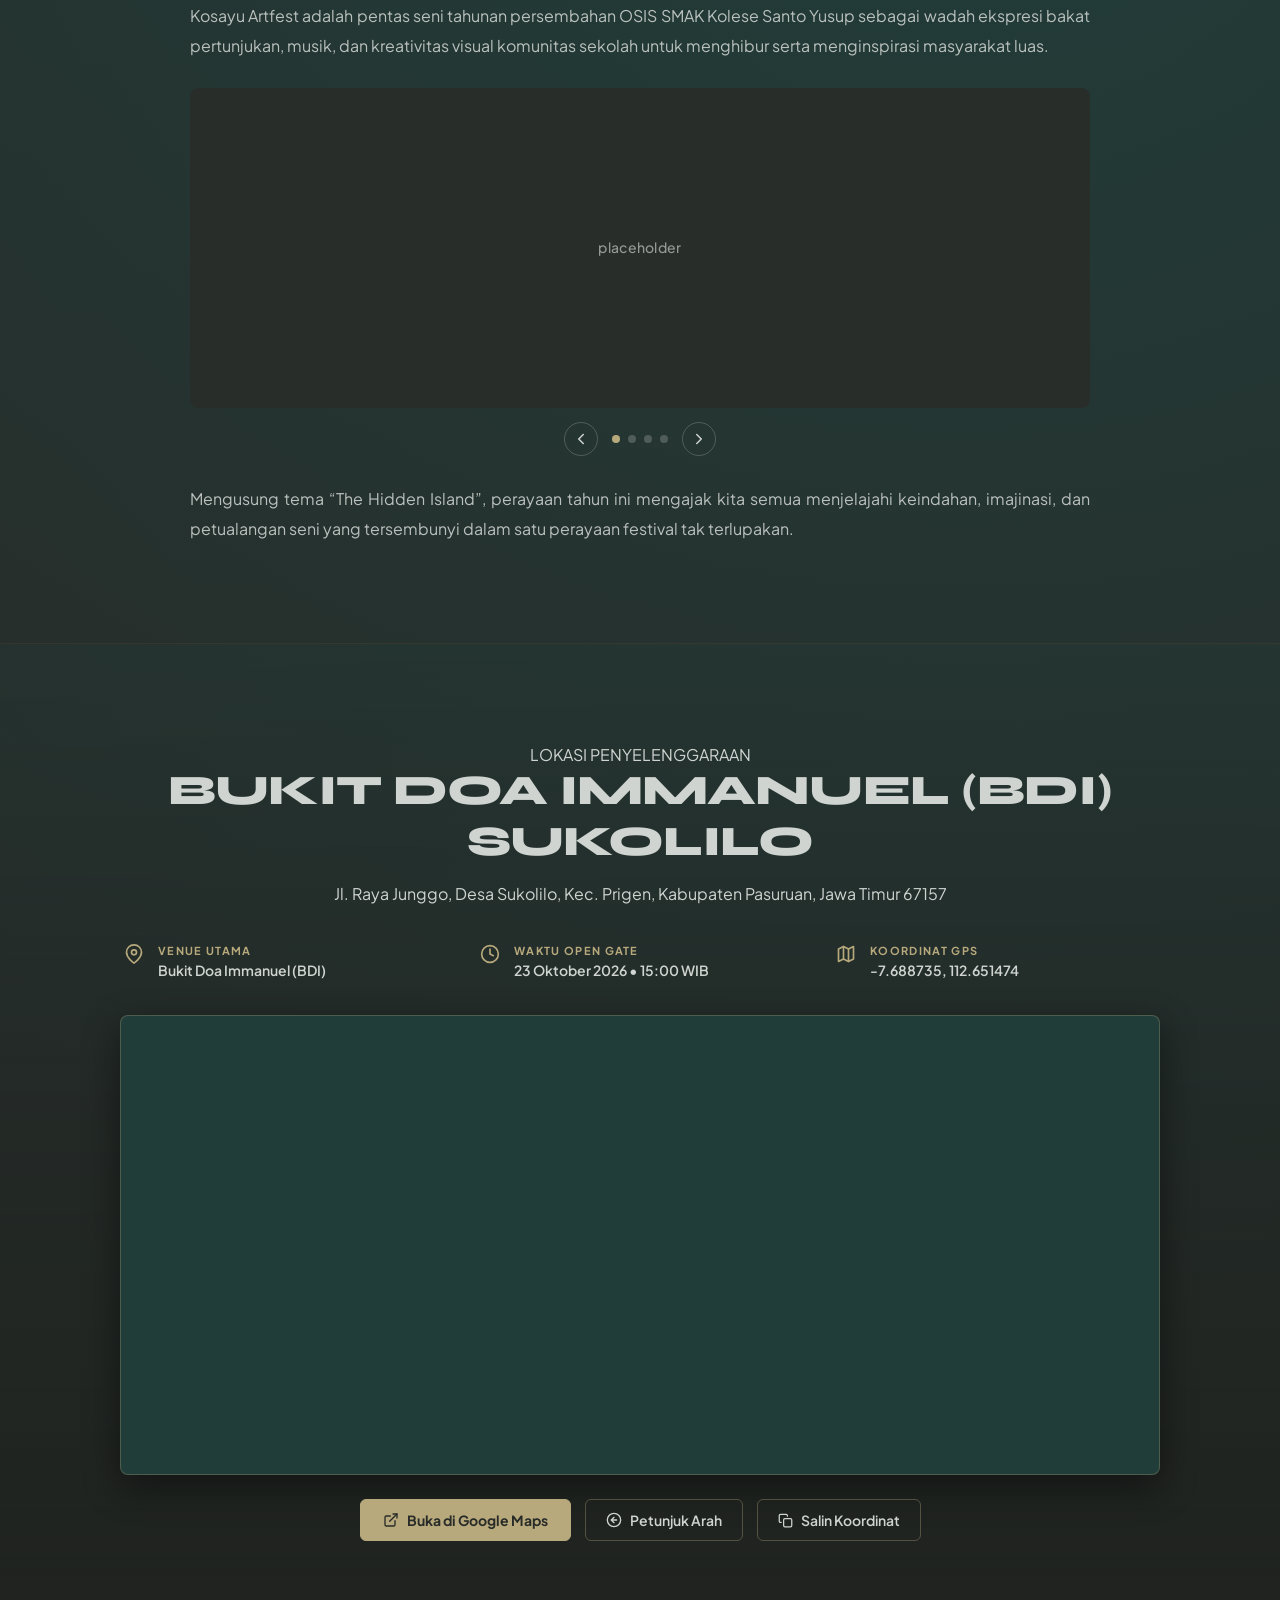
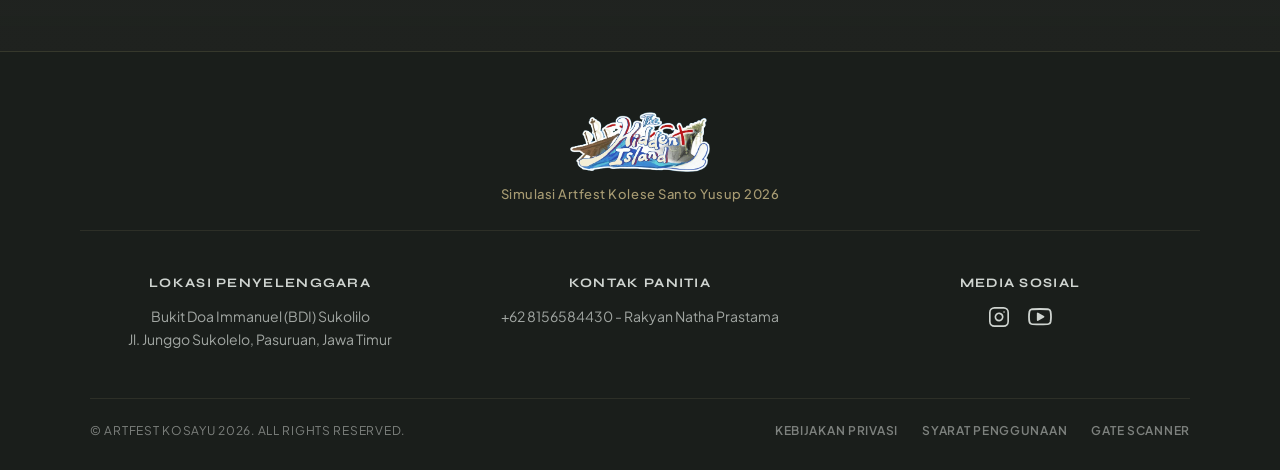
==== commit 7b3d5623: "Replace carousel with a clean, flat, natural slider layout" ====
--- a/index.html
+++ b/index.html
@@ -9,7 +9,7 @@
 	<link rel="preconnect" href="https://fonts.googleapis.com">
 	<link rel="preconnect" href="https://fonts.gstatic.com" crossorigin>
 	<link href="https://fonts.googleapis.com/css2?family=Plus+Jakarta+Sans:wght@400;500;600;700&family=Syne:wght@700;800&display=swap" rel="stylesheet">
-	<link rel="stylesheet" href="style.css?v=2026.7">
+	<link rel="stylesheet" href="style.css?v=2026.8">
 </head>
 <body>
 	<header class="navBar" id="mainNavBar">
@@ -124,50 +124,50 @@
 					Kosayu Artfest adalah pentas seni tahunan persembahan OSIS SMAK Kolese Santo Yusup sebagai wadah ekspresi bakat pertunjukan, musik, dan kreativitas visual komunitas sekolah untuk menghibur serta menginspirasi masyarakat luas.
 				</p>
 
-				<!-- Event Photo Showcase (Frameless Modern Multi-Card Stage) -->
-				<div class="framelessGalleryStage" id="aboutCarousel" role="region" aria-roledescription="carousel" aria-label="Galeri Foto Artfest">
-					<div class="galleryTrackWrapper">
-						<div class="galleryTrack" id="carouselTrack">
-							<div class="gallerySlide active">
-								<div class="framelessPlaceholderCard">
+				<!-- Event Photo Showcase (Flat Natural Photo Carousel) -->
+				<div class="flatCarousel" id="aboutCarousel" role="region" aria-roledescription="carousel" aria-label="Galeri Foto Artfest">
+					<div class="flatCarouselViewport">
+						<div class="flatCarouselTrack" id="carouselTrack">
+							<div class="flatCarouselSlide">
+								<div class="flatPlaceholderBox">
 									<span class="placeholderText">placeholder</span>
 								</div>
 							</div>
-							<div class="gallerySlide">
-								<div class="framelessPlaceholderCard">
+							<div class="flatCarouselSlide">
+								<div class="flatPlaceholderBox">
 									<span class="placeholderText">placeholder</span>
 								</div>
 							</div>
-							<div class="gallerySlide">
-								<div class="framelessPlaceholderCard">
+							<div class="flatCarouselSlide">
+								<div class="flatPlaceholderBox">
 									<span class="placeholderText">placeholder</span>
 								</div>
 							</div>
-							<div class="gallerySlide">
-								<div class="framelessPlaceholderCard">
+							<div class="flatCarouselSlide">
+								<div class="flatPlaceholderBox">
 									<span class="placeholderText">placeholder</span>
 								</div>
 							</div>
 						</div>
 					</div>
 
-					<!-- Sleek Frameless Bottom Controls -->
-					<div class="galleryControlsRow">
-						<button type="button" class="galleryNavArrow" id="carouselPrevBtn" aria-label="Foto Sebelumnya">
-							<svg width="20" height="20" viewBox="0 0 24 24" fill="none" stroke="currentColor" stroke-width="2.2" stroke-linecap="round" stroke-linejoin="round">
+					<!-- Flat Minimalist Controls -->
+					<div class="flatCarouselControls">
+						<button type="button" class="flatArrowBtn" id="carouselPrevBtn" aria-label="Foto Sebelumnya">
+							<svg width="18" height="18" viewBox="0 0 24 24" fill="none" stroke="currentColor" stroke-width="2" stroke-linecap="round" stroke-linejoin="round">
 								<polyline points="15 18 9 12 15 6"></polyline>
 							</svg>
 						</button>
 
-						<div class="galleryDotsList" id="carouselDots">
-							<button type="button" class="galleryDotItem active" data-index="0" aria-label="Slide 1"></button>
-							<button type="button" class="galleryDotItem" data-index="1" aria-label="Slide 2"></button>
-							<button type="button" class="galleryDotItem" data-index="2" aria-label="Slide 3"></button>
-							<button type="button" class="galleryDotItem" data-index="3" aria-label="Slide 4"></button>
+						<div class="flatCarouselDots" id="carouselDots">
+							<button type="button" class="flatDot active" data-index="0" aria-label="Slide 1"></button>
+							<button type="button" class="flatDot" data-index="1" aria-label="Slide 2"></button>
+							<button type="button" class="flatDot" data-index="2" aria-label="Slide 3"></button>
+							<button type="button" class="flatDot" data-index="3" aria-label="Slide 4"></button>
 						</div>
 
-						<button type="button" class="galleryNavArrow" id="carouselNextBtn" aria-label="Foto Selanjutnya">
-							<svg width="20" height="20" viewBox="0 0 24 24" fill="none" stroke="currentColor" stroke-width="2.2" stroke-linecap="round" stroke-linejoin="round">
+						<button type="button" class="flatArrowBtn" id="carouselNextBtn" aria-label="Foto Selanjutnya">
+							<svg width="18" height="18" viewBox="0 0 24 24" fill="none" stroke="currentColor" stroke-width="2" stroke-linecap="round" stroke-linejoin="round">
 								<polyline points="9 18 15 12 9 6"></polyline>
 							</svg>
 						</button>
@@ -340,7 +340,7 @@
 		</div>
 	</footer>
 
-	<script src="script.js?v=2026.7"></script>
+	<script src="script.js?v=2026.8"></script>
 	<script src="shared/cookie-consent.js?v=2026.7"></script>
 </body>
 </html>
--- a/style.css
+++ b/style.css
@@ -441,140 +441,129 @@
 }
 
 /* ============================================================
-   FRAMELESS PHOTO GALLERY SHOWCASE (Dynamic Edge-to-Edge Stage)
+   FLAT NATURAL PHOTO CAROUSEL
    ============================================================ */
+.flatCarousel,
 .framelessGalleryStage {
 	position: relative;
-	margin: 36px 0 38px 0;
+	margin: 28px 0;
 	width: 100%;
-	border: none; /* Strictly no frame */
-	background: transparent;
-	overflow: hidden;
-	padding: 10px 0;
-	-webkit-mask-image: linear-gradient(to right, transparent 0%, black 6%, black 94%, transparent 100%);
-	mask-image: linear-gradient(to right, transparent 0%, black 6%, black 94%, transparent 100%);
-}
-
+}
+
+.flatCarouselViewport,
 .galleryTrackWrapper {
 	width: 100%;
-	overflow: visible;
-}
-
+	overflow: hidden;
+	border-radius: 8px;
+}
+
+.flatCarouselTrack,
 .galleryTrack {
 	display: flex;
-	transition: transform 0.55s cubic-bezier(0.22, 1, 0.36, 1);
 	width: 100%;
+	transition: transform 0.35s ease;
 	will-change: transform;
 }
 
+.flatCarouselSlide,
 .gallerySlide {
-	min-width: 82%;
-	padding: 0 10px;
+	min-width: 100%;
+	width: 100%;
 	box-sizing: border-box;
-	transition: transform 0.5s cubic-bezier(0.22, 1, 0.36, 1), opacity 0.5s ease;
-	transform: scale(0.92);
-	opacity: 0.35;
-	filter: saturate(0.8);
-}
-
-.gallerySlide.active {
-	transform: scale(1);
-	opacity: 1;
-	filter: none;
-}
-
+}
+
+.flatPlaceholderBox,
 .framelessPlaceholderCard {
 	width: 100%;
-	height: 350px;
-	background: #2b302c; /* Blank smooth neutral gray */
-	border: none; /* STRICTLY NO FRAME */
-	outline: none;
-	border-radius: 16px;
-	display: flex;
-	flex-direction: column;
-	align-items: center;
-	justify-content: center;
-	box-shadow: 0 12px 35px rgba(0, 0, 0, 0.35);
+	height: 320px;
+	background: #282d2a; /* Flat solid neutral dark gray */
+	border: none;
+	border-radius: 8px;
+	box-shadow: none;
+	display: flex;
+	align-items: center;
+	justify-content: center;
 	user-select: none;
-	transition: box-shadow 0.3s ease;
-}
-
+}
+
+.flatPlaceholderBox .placeholderText,
 .framelessPlaceholderCard .placeholderText {
 	font-family: 'Plus Jakarta Sans', sans-serif;
-	font-size: 15px;
+	font-size: 14px;
 	font-weight: 500;
-	letter-spacing: 0.05em;
 	color: rgba(207, 212, 208, 0.65);
 	text-transform: lowercase;
 }
 
-/* Frameless Modern Controls Row (Floating Underneath) */
+/* Flat Minimalist Controls */
+.flatCarouselControls,
 .galleryControlsRow {
 	display: flex;
 	align-items: center;
 	justify-content: center;
-	gap: 16px;
-	margin-top: 20px;
-}
-
+	gap: 14px;
+	margin-top: 14px;
+}
+
+.flatArrowBtn,
 .galleryNavArrow {
-	width: 38px;
-	height: 38px;
+	width: 34px;
+	height: 34px;
 	border-radius: 50%;
-	background: rgba(255, 255, 255, 0.06);
-	border: none;
-	color: rgba(207, 212, 208, 0.7);
+	background: transparent;
+	border: 1px solid rgba(207, 212, 208, 0.25);
+	color: #CFD4D0;
 	cursor: pointer;
 	display: flex;
 	align-items: center;
 	justify-content: center;
-	transition: background-color 0.2s, color 0.2s, transform 0.2s;
-}
-
+	padding: 0;
+	transition: border-color 0.2s, color 0.2s;
+}
+
+.flatArrowBtn:hover,
 .galleryNavArrow:hover {
-	background: #B7A97C;
-	color: #282B28;
-	transform: scale(1.08);
-}
-
+	border-color: #B7A97C;
+	color: #B7A97C;
+	background: transparent;
+	transform: none;
+}
+
+.flatCarouselDots,
 .galleryDotsList {
 	display: flex;
 	align-items: center;
 	gap: 8px;
 }
 
+.flatDot,
 .galleryDotItem {
 	width: 8px;
 	height: 8px;
 	border-radius: 50%;
-	background: rgba(207, 212, 208, 0.3);
+	background: rgba(207, 212, 208, 0.25);
 	border: none;
 	cursor: pointer;
 	padding: 0;
-	transition: background-color 0.25s, width 0.25s, border-radius 0.25s;
-}
-
+	transition: background-color 0.2s;
+}
+
+.flatDot.active,
 .galleryDotItem.active {
 	background: #B7A97C;
-	width: 24px;
-	border-radius: 9999px;
+	width: 8px;
+	border-radius: 50%;
 }
 
 @media (max-width: 768px) {
-	.framelessGalleryStage {
-		-webkit-mask-image: none;
-		mask-image: none;
-	}
-	.gallerySlide {
-		min-width: 88%;
-		padding: 0 6px;
-	}
+	.flatPlaceholderBox,
 	.framelessPlaceholderCard {
-		height: 220px;
-	}
+		height: 200px;
+	}
+	.flatArrowBtn,
 	.galleryNavArrow {
-		width: 34px;
-		height: 34px;
+		width: 30px;
+		height: 30px;
 	}
 }
 
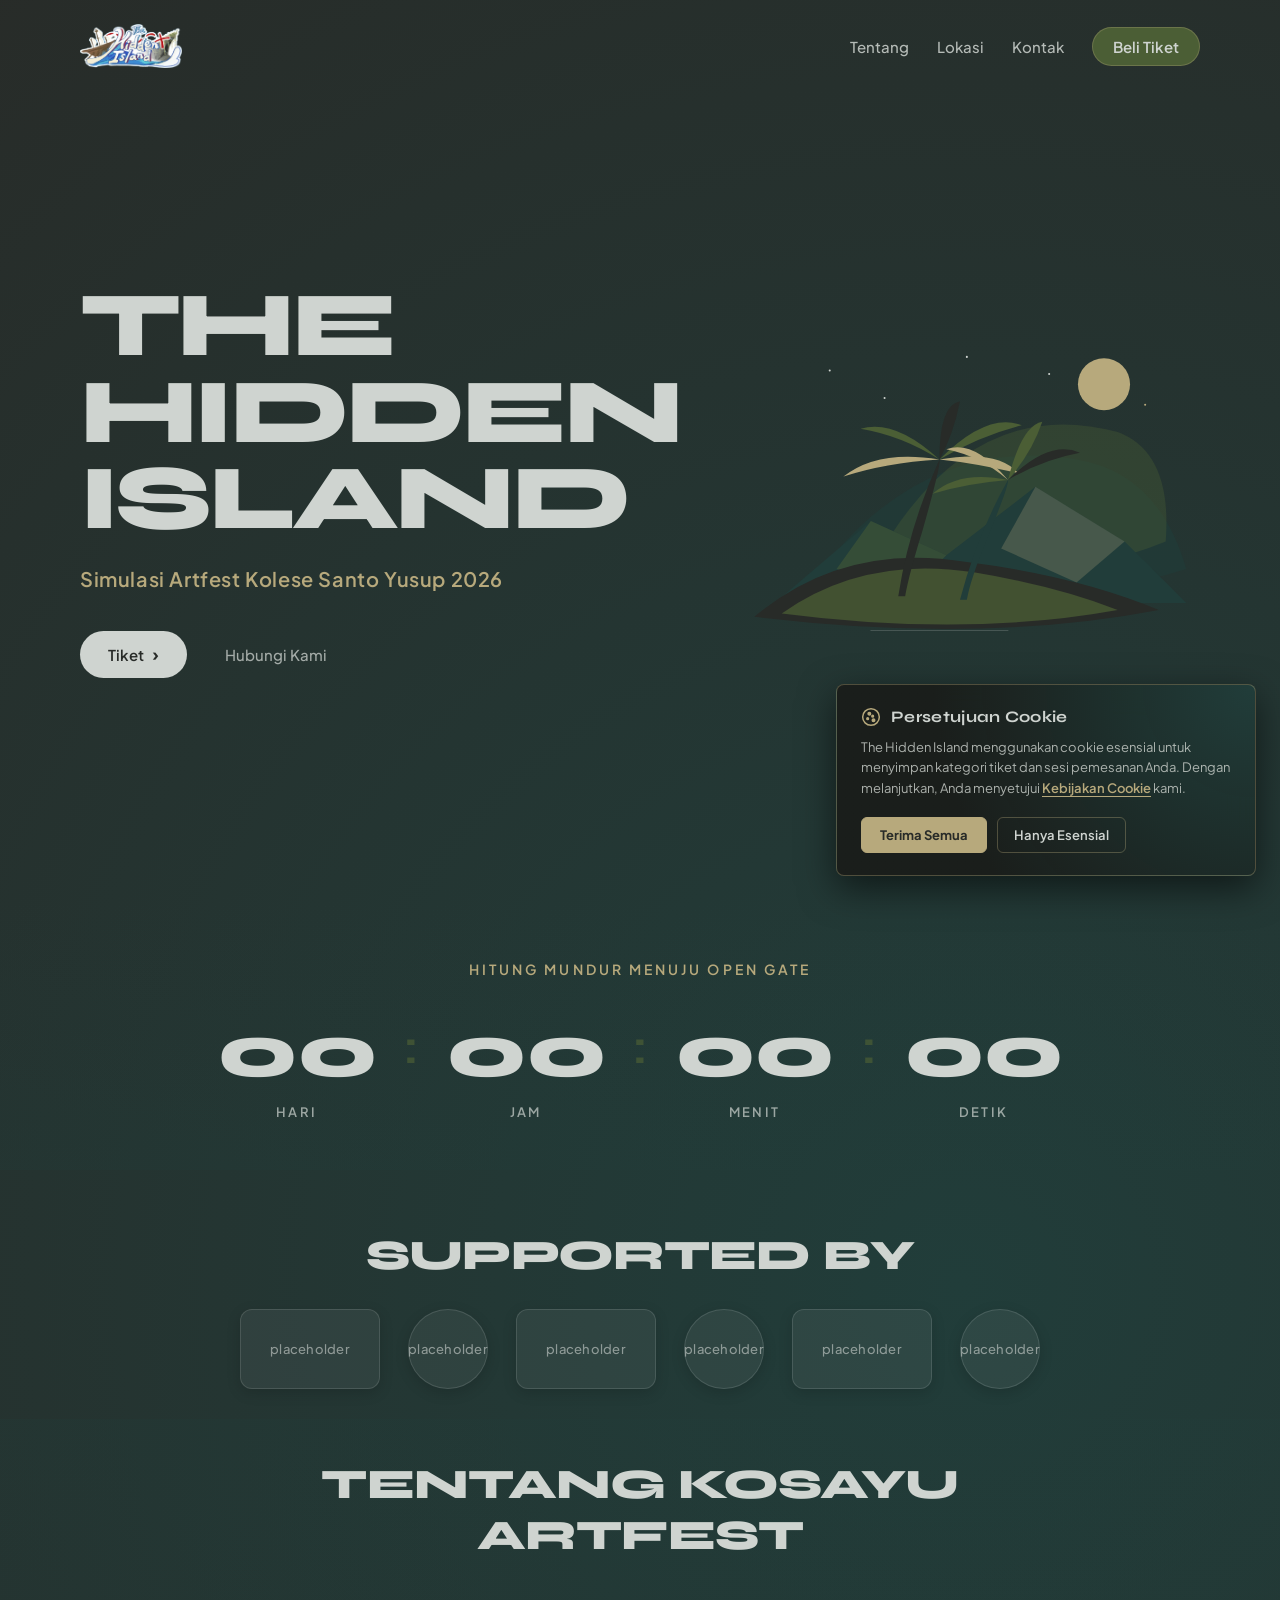
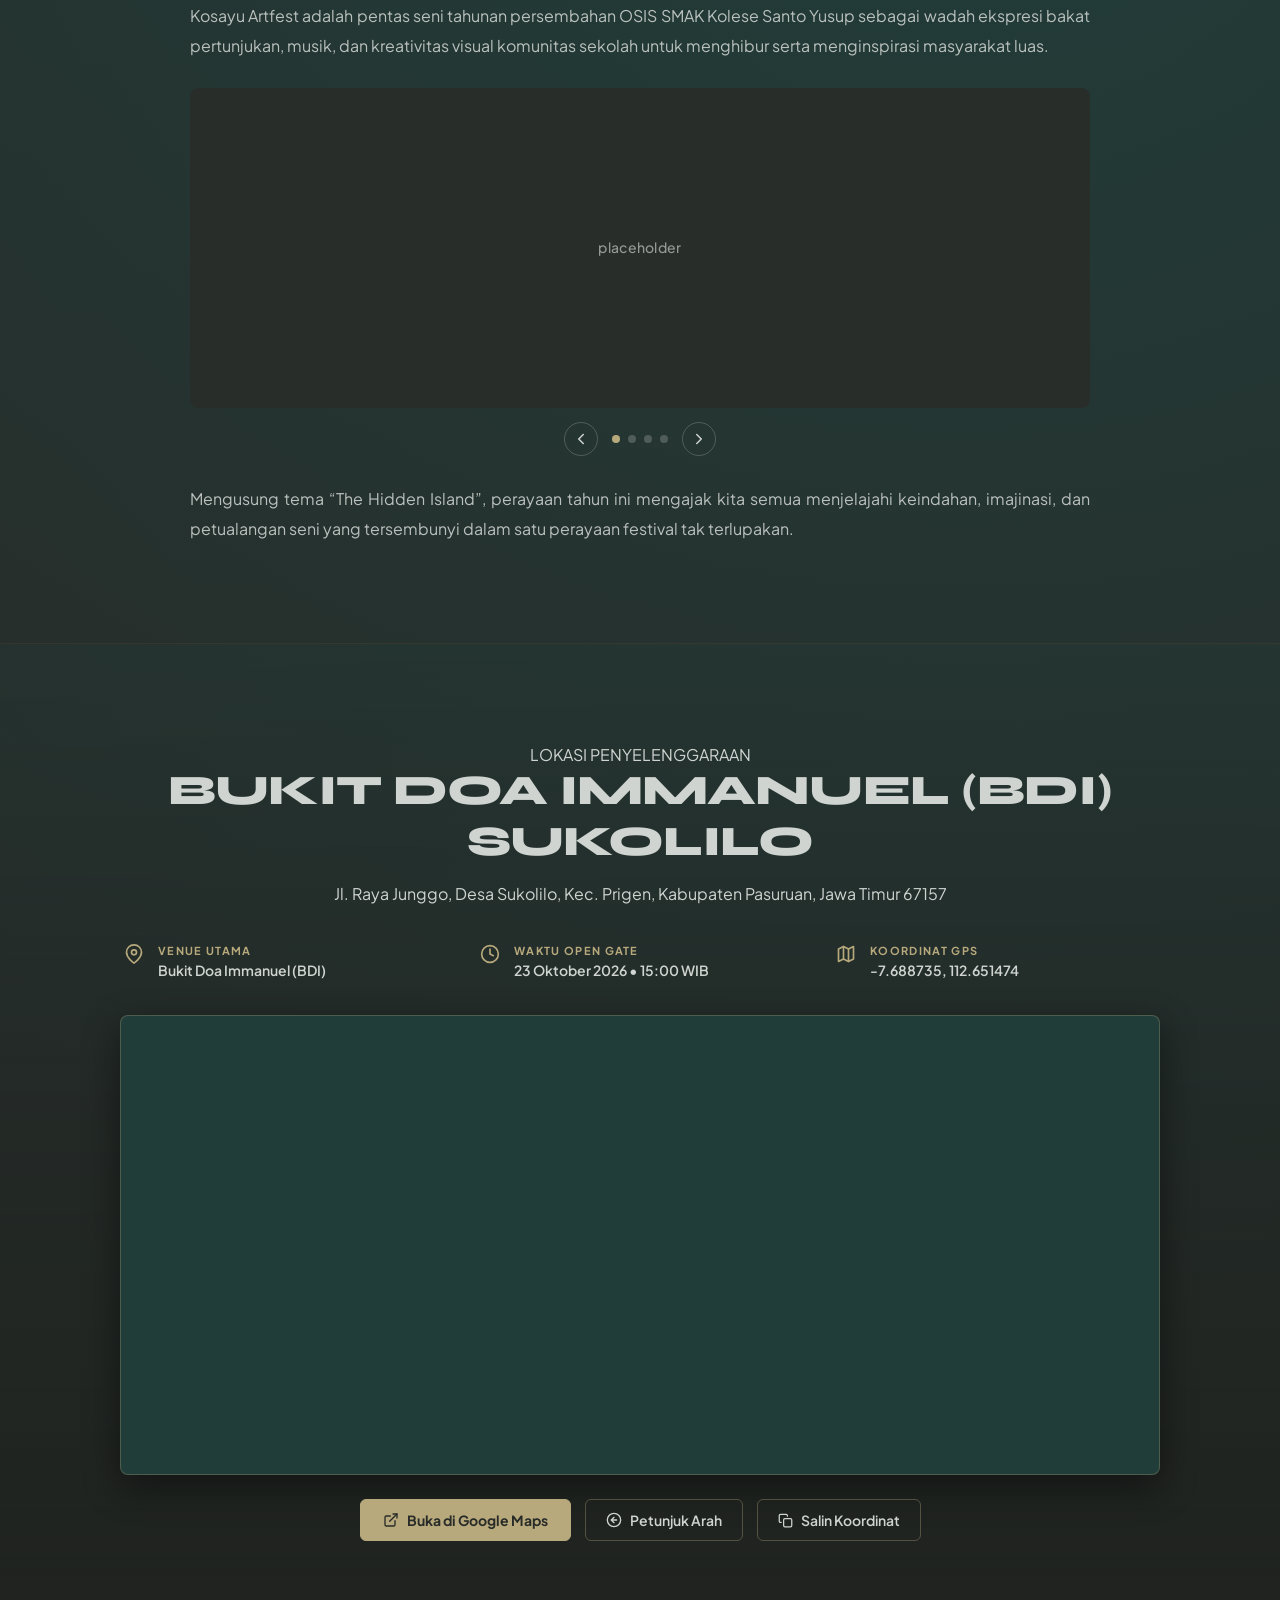
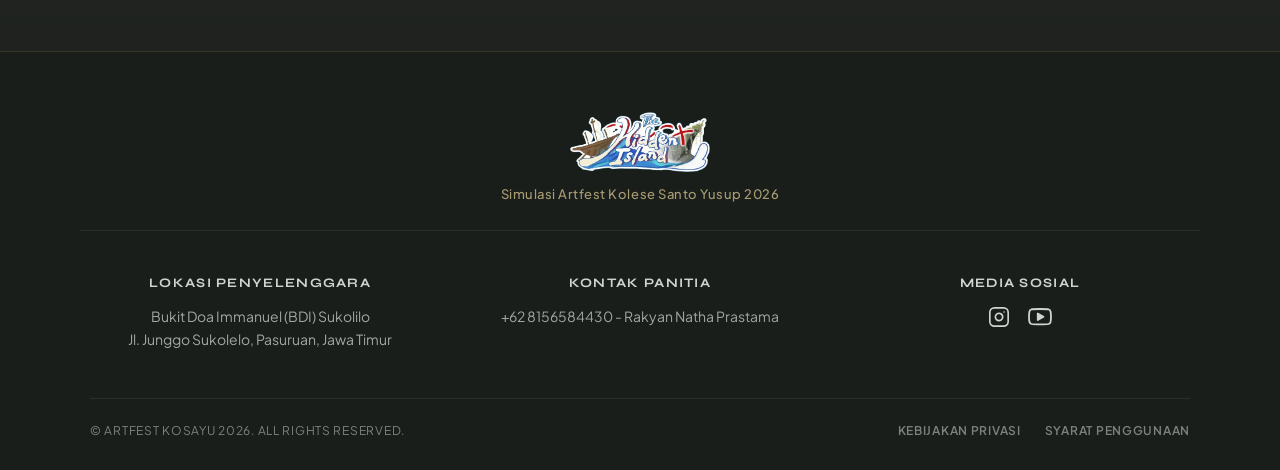
==== commit eef4bf14: "Remove GATE SCANNER link from public footers; gate scanner is exclusively accessible via subseksi" ====
--- a/index.html
+++ b/index.html
@@ -335,7 +335,6 @@
 			<div class="footerLegalLinks">
 				<a href="legal/index.html#privasi" class="legalLink">KEBIJAKAN PRIVASI</a>
 				<a href="legal/index.html#syarat" class="legalLink">SYARAT PENGGUNAAN</a>
-				<a href="scanner/index.html" class="legalLink" title="Portal Scanner Barcode & PDF Gate Check-In">GATE SCANNER</a>
 			</div>
 		</div>
 	</footer>
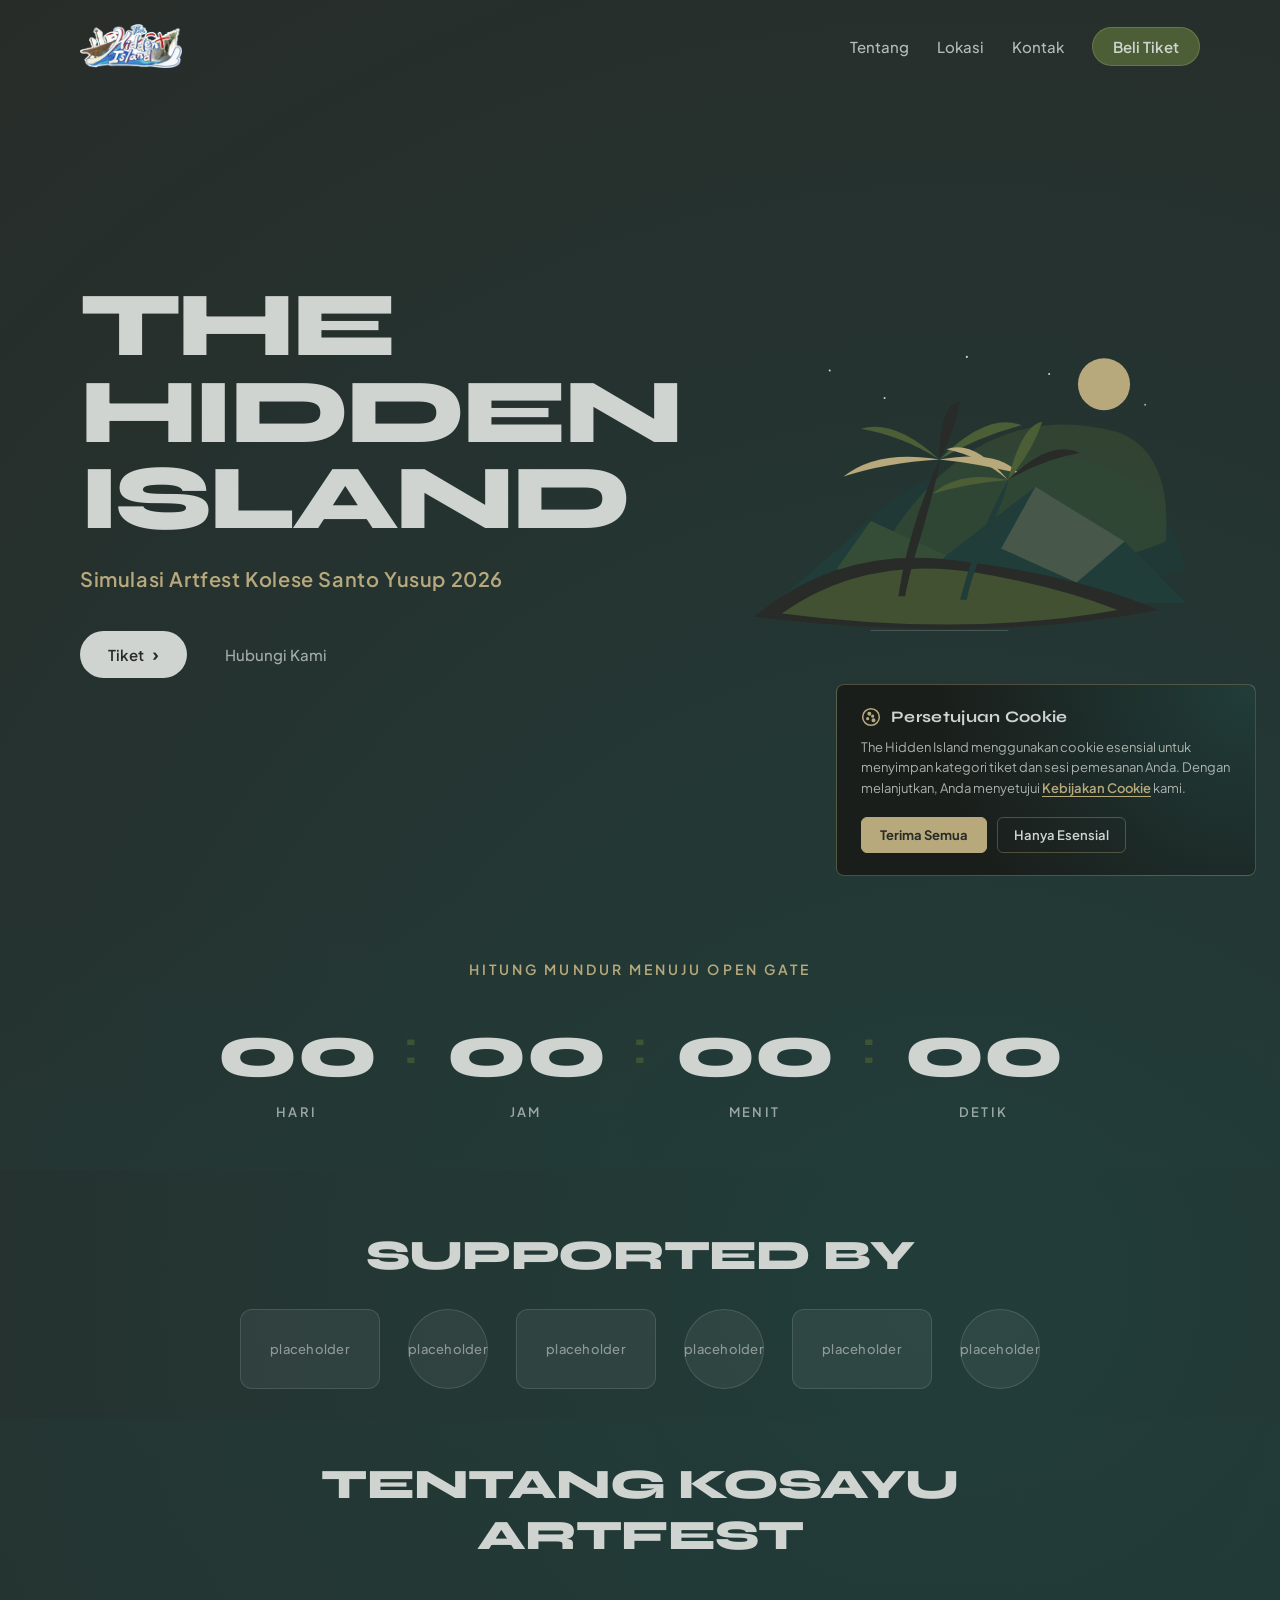
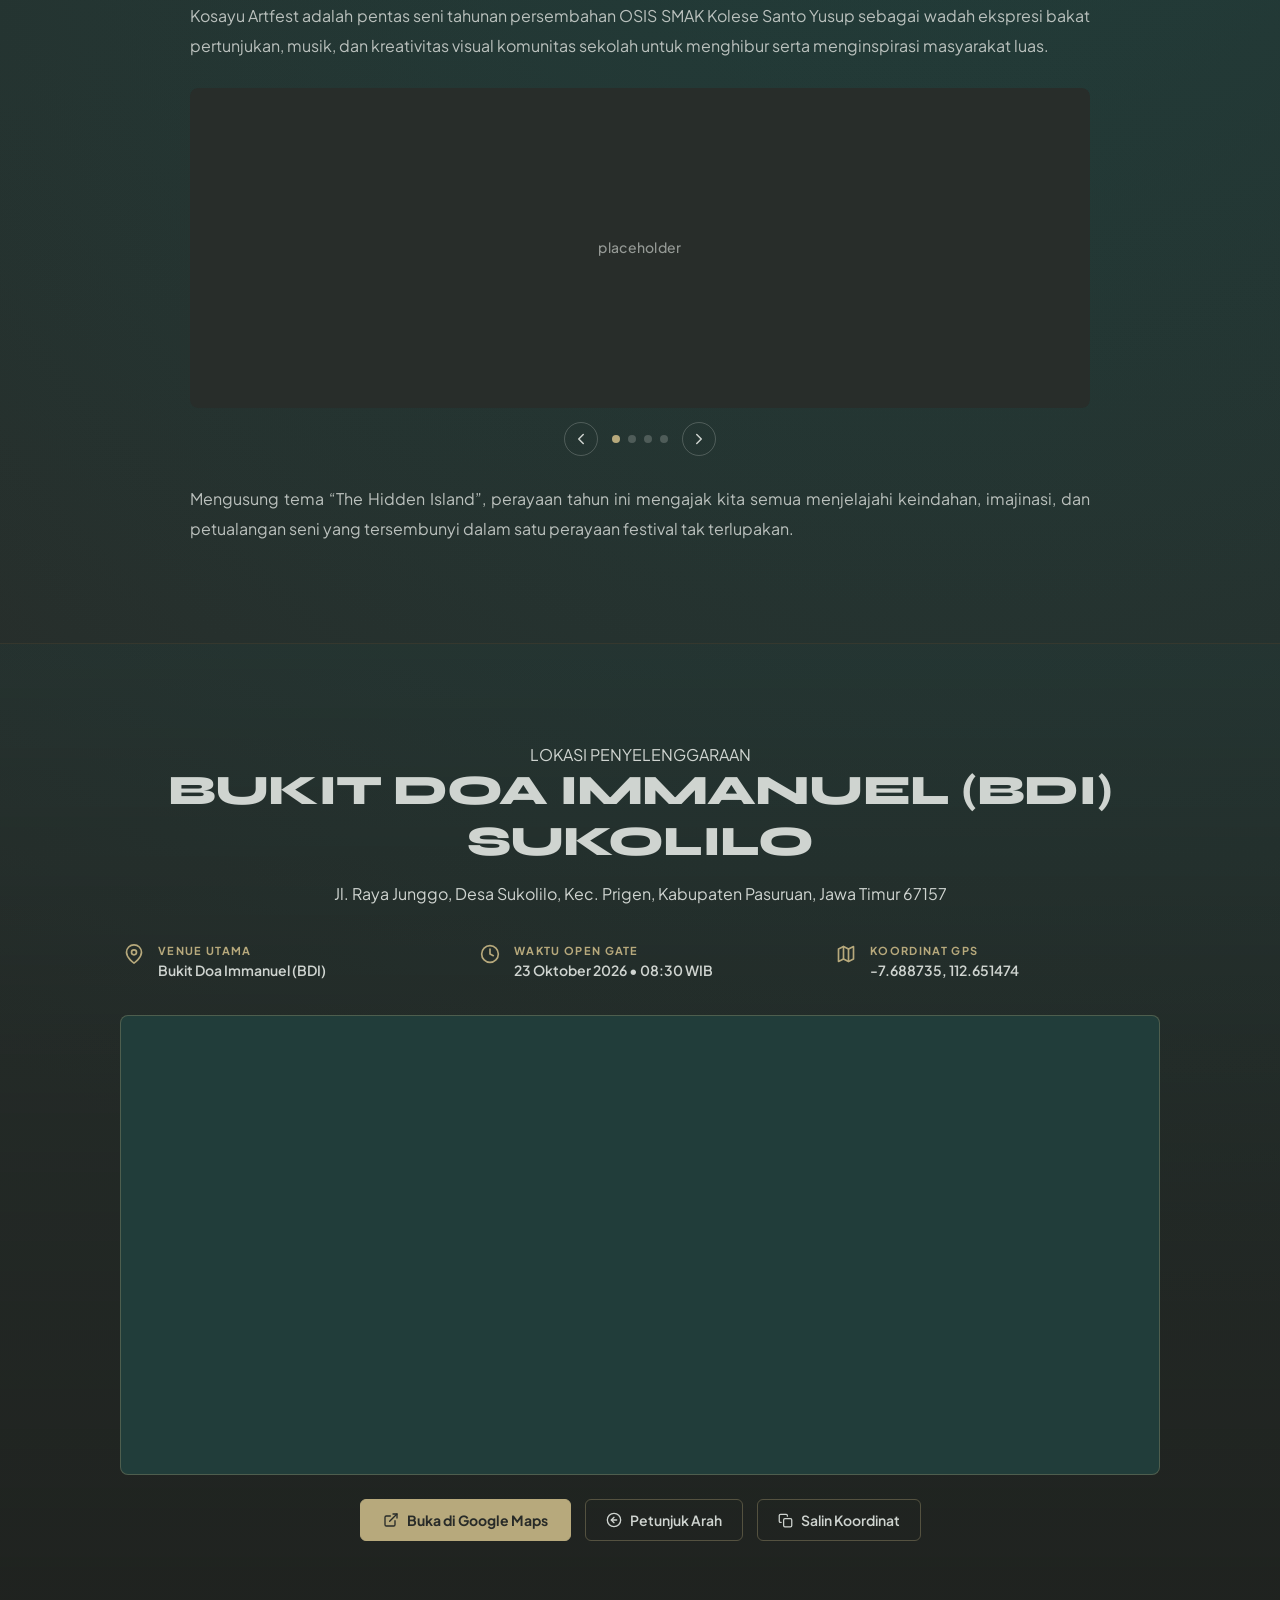
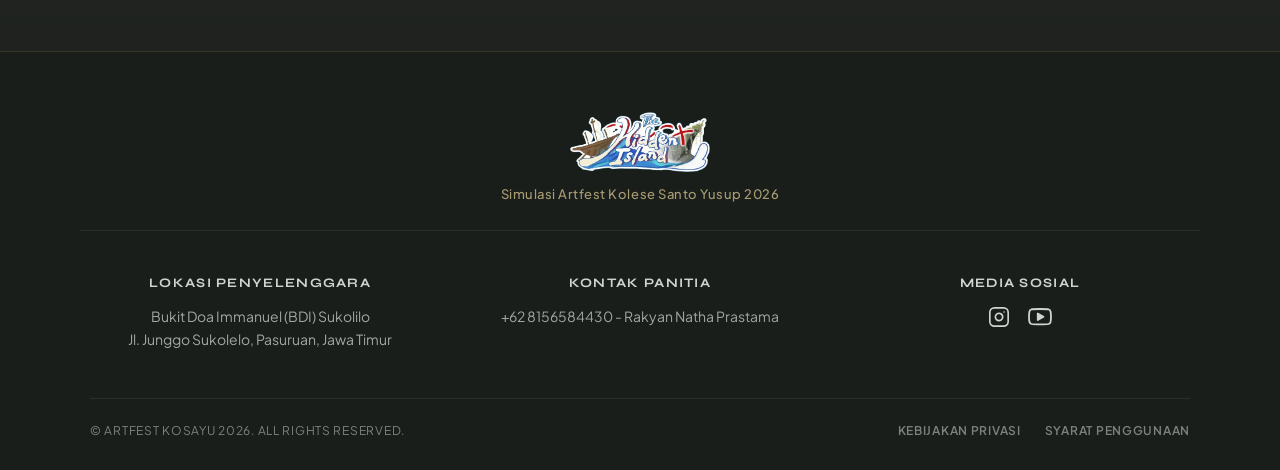
==== commit 5c8646d4: "Update Open Gate to 08:30 WIB and modernize ticket to unboxed boarding pass design" ====
--- a/index.html
+++ b/index.html
@@ -9,7 +9,7 @@
 	<link rel="preconnect" href="https://fonts.googleapis.com">
 	<link rel="preconnect" href="https://fonts.gstatic.com" crossorigin>
 	<link href="https://fonts.googleapis.com/css2?family=Plus+Jakarta+Sans:wght@400;500;600;700&family=Syne:wght@700;800&display=swap" rel="stylesheet">
-	<link rel="stylesheet" href="style.css?v=2026.8">
+	<link rel="stylesheet" href="style.css?v=2026.9">
 </head>
 <body>
 	<header class="navBar" id="mainNavBar">
@@ -214,7 +214,7 @@
 					</div>
 					<div class="metaContent">
 						<span class="metaLabel">WAKTU OPEN GATE</span>
-						<span class="metaValue">23 Oktober 2026 • 15:00 WIB</span>
+						<span class="metaValue">23 Oktober 2026 • 08:30 WIB</span>
 					</div>
 				</div>
 
@@ -339,7 +339,7 @@
 		</div>
 	</footer>
 
-	<script src="script.js?v=2026.8"></script>
-	<script src="shared/cookie-consent.js?v=2026.7"></script>
+	<script src="script.js?v=2026.9"></script>
+	<script src="shared/cookie-consent.js?v=2026.9"></script>
 </body>
 </html>
--- a/style.css
+++ b/style.css
@@ -364,7 +364,7 @@
 	align-items: center;
 	justify-content: center;
 	transition: background-color 0.2s, border-color 0.2s, transform 0.2s;
-	box-shadow: 0 4px 14px rgba(0, 0, 0, 0.15);
+	box-shadow: none;
 }
 
 .placeholderItem:hover {
@@ -637,7 +637,7 @@
 	border: 1px solid rgba(183, 169, 124, 0.3);
 	border-radius: 8px;
 	overflow: hidden;
-	box-shadow: 0 12px 36px rgba(0, 0, 0, 0.45);
+	box-shadow: none;
 	height: 460px;
 	width: 100%;
 	margin-bottom: 24px;
@@ -719,7 +719,7 @@
 	border-radius: 6px;
 	font-size: 13px;
 	font-weight: 600;
-	box-shadow: 0 8px 24px rgba(0, 0, 0, 0.4);
+	box-shadow: none;
 	opacity: 0;
 	pointer-events: none;
 	transition: opacity 0.25s ease, transform 0.25s ease;
